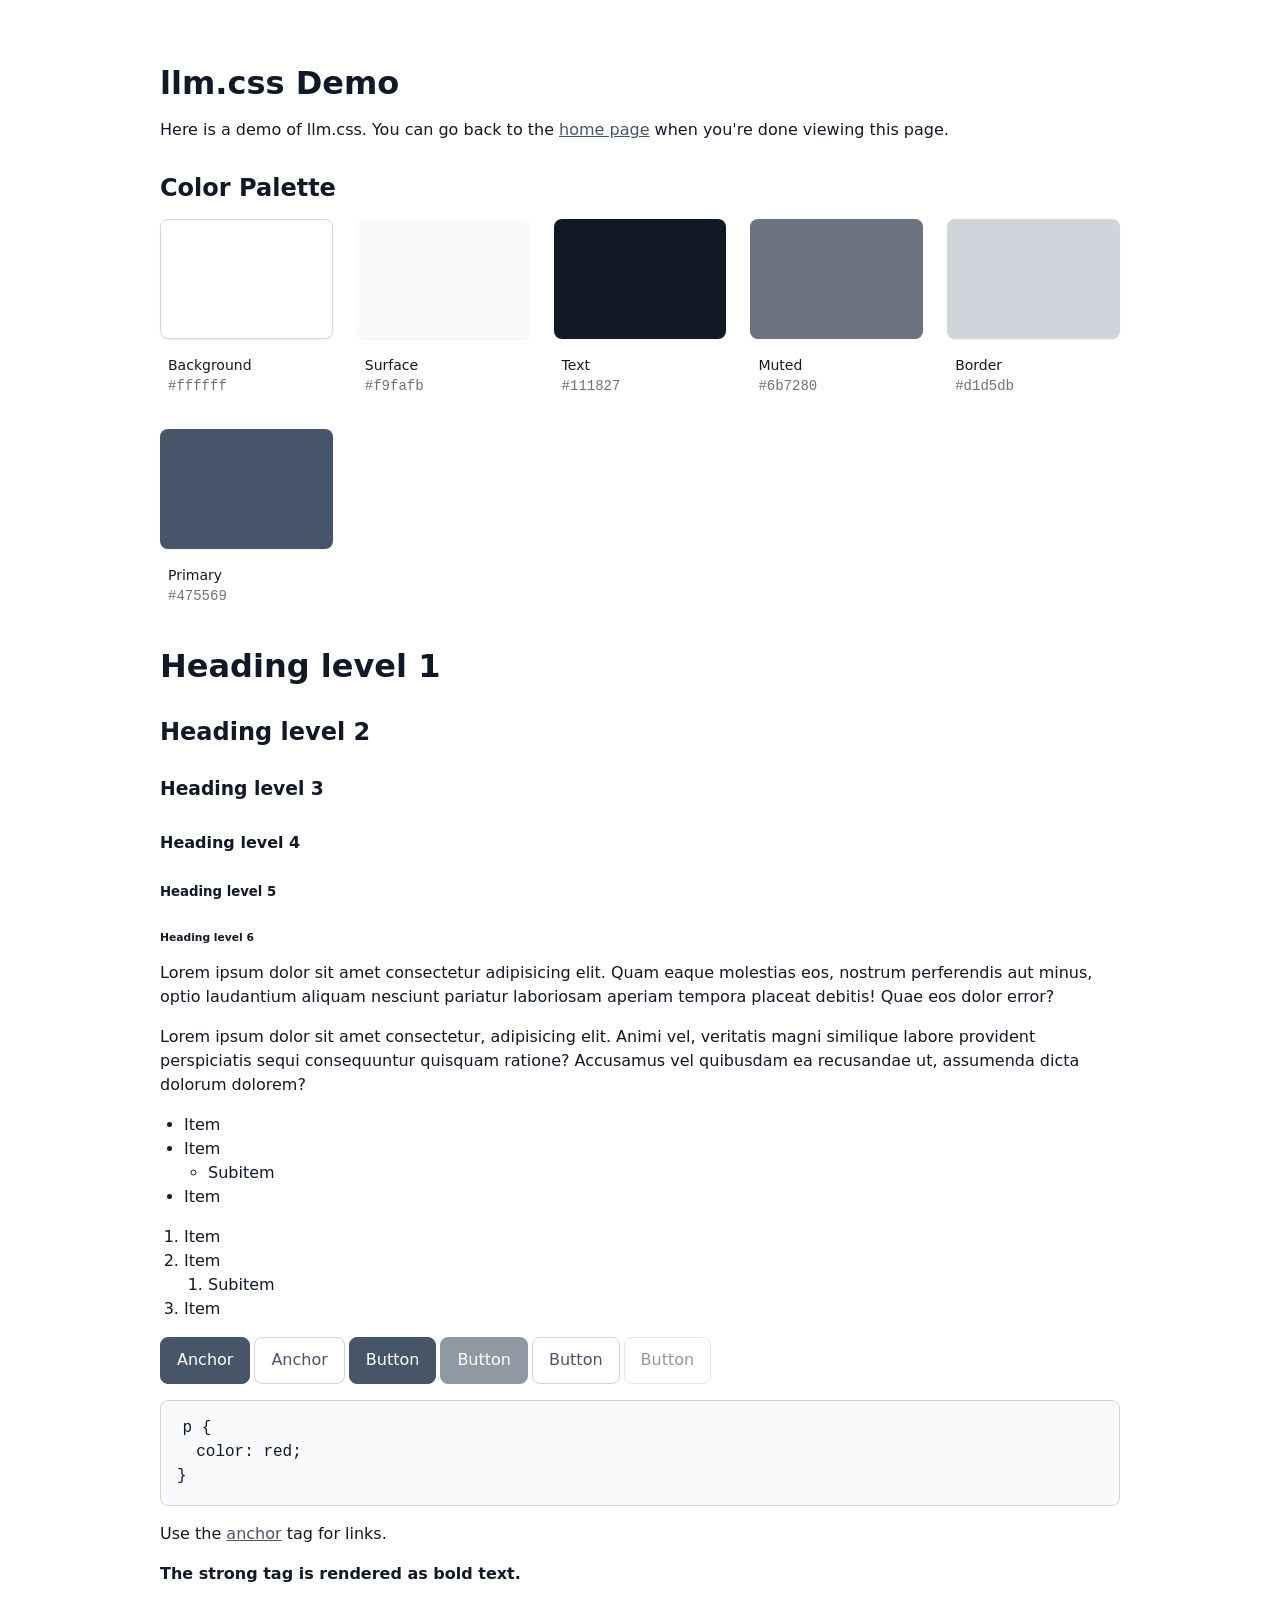
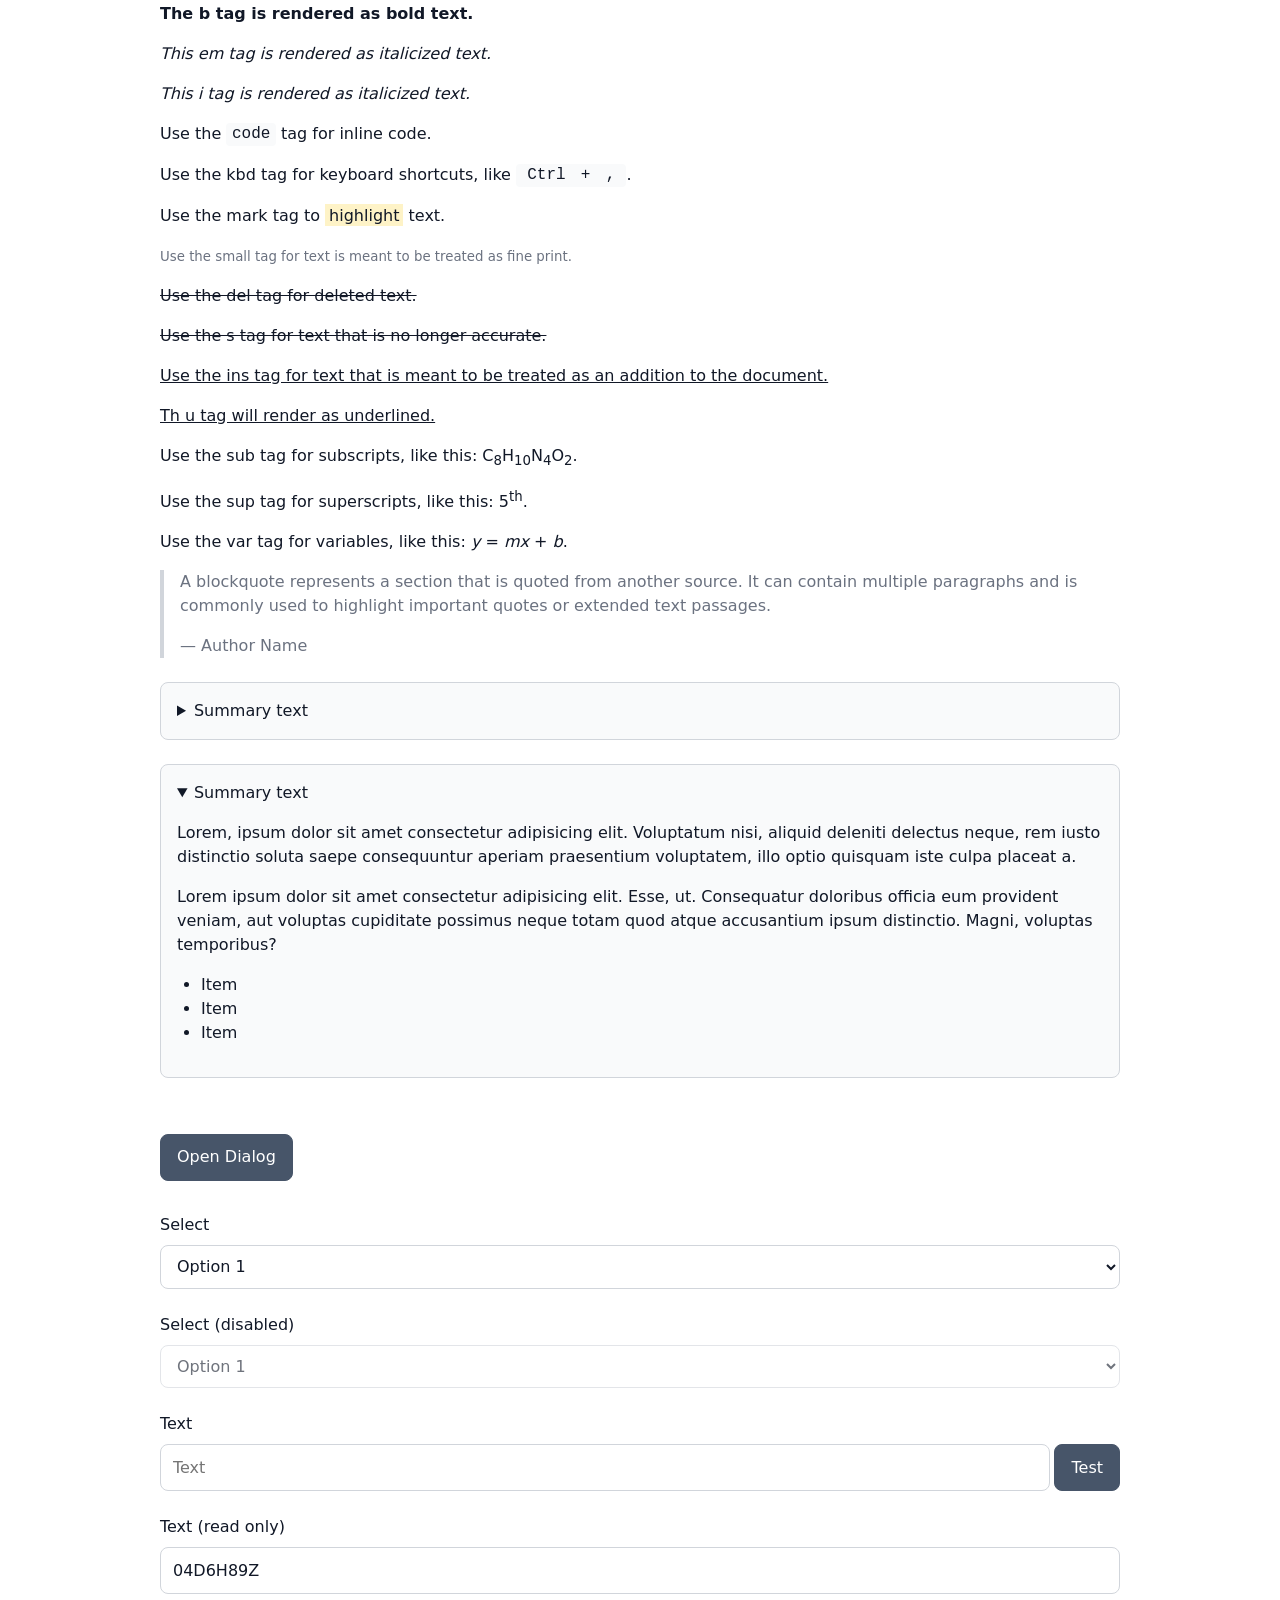
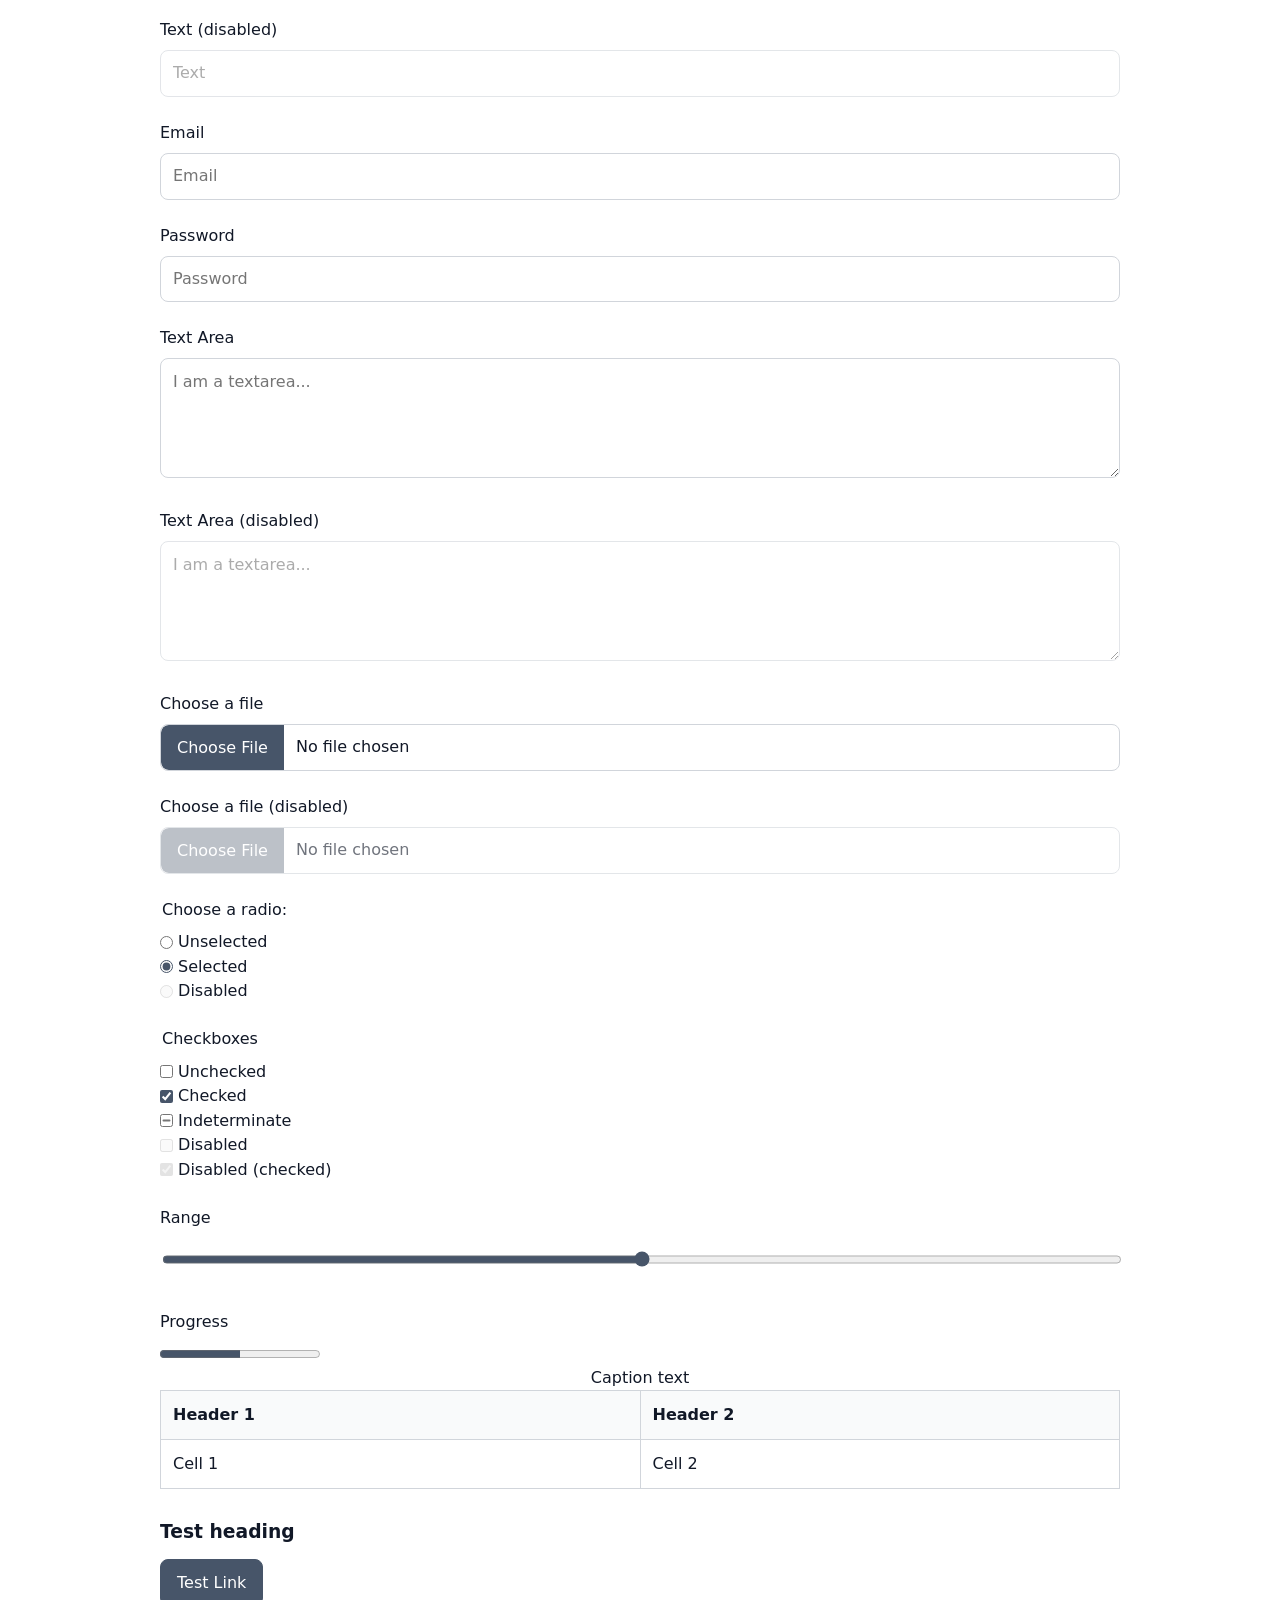
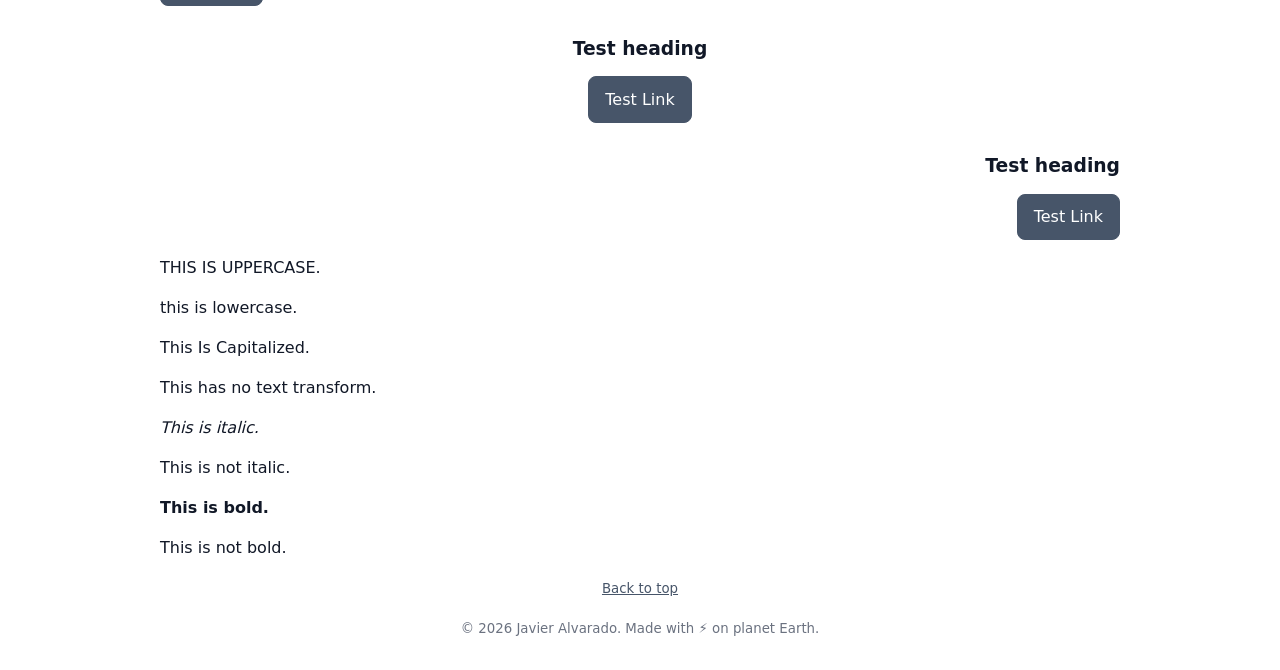
==== demo.html @ af9404ba "Add dialog, fieldset, legend, and input file styles to llm.css" ====
<!DOCTYPE html>
<html lang="en">
<head>
  <meta charset="UTF-8">
  <meta name="viewport" content="width=device-width, initial-scale=1.0">
  <title>llm.css - Demo</title>

  <link rel="stylesheet" href="llm.css">
  <link rel="stylesheet" href="color-palette.css">
</head>

<body>
  <div class="container">
    <h1>llm.css Demo</h1>

    <p>Here is a demo of <span class="highlight">llm.css</span>. You can go back to the <a href="./">home page</a> when you're done viewing this page.</p>

    <!-- COLORS -->
    <h2>Color Palette</h2>
    <div class="color-palette">
      <div class="color-swatch">
        <div class="color-box" style="background-color: var(--color-bg); border: 1px solid var(--color-border);"></div>
        <div class="color-info">
          <div class="color-name">Background</div>
          <div class="color-hex">#ffffff</div>
        </div>
      </div>

      <div class="color-swatch">
        <div class="color-box" style="background-color: var(--color-surface);"></div>
        <div class="color-info">
          <div class="color-name">Surface</div>
          <div class="color-hex">#f9fafb</div>
        </div>
      </div>

      <div class="color-swatch">
        <div class="color-box" style="background-color: var(--color-text);"></div>
        <div class="color-info">
          <div class="color-name">Text</div>
          <div class="color-hex">#111827</div>
        </div>
      </div>

      <div class="color-swatch">
        <div class="color-box" style="background-color: var(--color-muted);"></div>
        <div class="color-info">
          <div class="color-name">Muted</div>
          <div class="color-hex">#6b7280</div>
        </div>
      </div>

      <div class="color-swatch">
        <div class="color-box" style="background-color: var(--color-border);"></div>
        <div class="color-info">
          <div class="color-name">Border</div>
          <div class="color-hex">#d1d5db</div>
        </div>
      </div>

      <div class="color-swatch">
        <div class="color-box" style="background-color: var(--color-primary);"></div>
        <div class="color-info">
          <div class="color-name">Primary</div>
          <div class="color-hex">#475569</div>
        </div>
      </div>
    </div>

    <!-- HEADINGS -->
    <h1>Heading level 1</h1>
    <h2>Heading level 2</h2>
    <h3>Heading level 3</h3>
    <h4>Heading level 4</h4>
    <h5>Heading level 5</h5>
    <h6>Heading level 6</h6>

    <!-- PARAGRAPHS -->
    <p>Lorem ipsum dolor sit amet consectetur adipisicing elit. Quam eaque molestias eos, nostrum perferendis aut minus, optio laudantium aliquam nesciunt pariatur laboriosam aperiam tempora placeat debitis! Quae eos dolor error?</p>
    <p>Lorem ipsum dolor sit amet consectetur, adipisicing elit. Animi vel, veritatis magni similique labore provident perspiciatis sequi consequuntur quisquam ratione? Accusamus vel quibusdam ea recusandae ut, assumenda dicta dolorum dolorem?</p>

    <!-- LISTS -->
    <ul>
      <li>Item</li>
      <li>Item
      <ul><li>Subitem</li></ul>
      </li>
      <li>Item</li>
    </ul>

    <ol>
      <li>Item</li>
      <li>Item
      <ol><li>Subitem</li></ol>
      </li>
      <li>Item</li>
    </ol>

    <!-- BUTTONS -->
    <div style="display: flex; gap: 4px; flex-wrap: wrap;">
      <a href="" class="button">Anchor</a>
      <a href="" class="button-outline">Anchor</a>
      <button type="button">Button</button>
      <button type="button" disabled>Button</button>
      <button type="button" class="button-outline">Button</button>
      <button type="button" class="button-outline" disabled>Button</button>
    </div>

  <!-- CODE -->
<pre class="code"><code>p {
  color: red;
}</code></pre>

    <!-- INLINE -->
    <p>Use the <a href="#">anchor</a> tag for links.</p>
    <p><strong>The strong tag is rendered as bold text.</strong></p>
    <p><b>The b tag is rendered as bold text.</b></p>
    <p><em>This em tag is rendered as italicized text.</em></p>
    <p><i>This i tag is rendered as italicized text.</i></p>
    <p>Use the <code>code</code> tag for inline code.</p>
    <p>Use the kbd tag for keyboard shortcuts, like <kbd><kbd>Ctrl</kbd> + <kbd>,</kbd></kbd>.</p>
    <p>Use the mark tag to <mark>highlight</mark> text.</p>
    <p><small>Use the small tag for text is meant to be treated as fine print.</small></p>
    <p><del>Use the del tag for deleted text.</del></p>
    <p><s>Use the s tag for text that is no longer accurate.</s></p>
    <p><ins>Use the ins tag for text that is meant to be treated as an addition to the document.</ins></p>
    <p><u>Th u tag will render as underlined.</u></p>
    <p>Use the sub tag for subscripts, like this: C<sub>8</sub>H<sub>10</sub>N<sub>4</sub>O<sub>2</sub>.</p>
    <p>Use the sup tag for superscripts, like this: 5<sup>th</sup>.</p>
    <p>Use the var tag for variables, like this: <var>y</var> = <var>m</var><var>x</var> + <var>b</var>.</p>

    <!-- BLOCKQUOTES -->
    <blockquote>
      <p>A blockquote represents a section that is quoted from another source. It can contain multiple paragraphs and is commonly used to highlight important quotes or extended text passages.</p>
      <p>— Author Name</p>
    </blockquote>

    <!-- DETAILS -->
    <details>
      <summary>Summary text</summary>
      <p>Details text</p>
    </details>

    <details open>
      <summary>Summary text</summary>
      <p>Lorem, ipsum dolor sit amet consectetur adipisicing elit. Voluptatum nisi, aliquid deleniti delectus neque, rem iusto distinctio soluta saepe consequuntur aperiam praesentium voluptatem, illo optio quisquam iste culpa placeat a.</p>
      <p>Lorem ipsum dolor sit amet consectetur adipisicing elit. Esse, ut. Consequatur doloribus officia eum provident veniam, aut voluptas cupiditate possimus neque totam quod atque accusantium ipsum distinctio. Magni, voluptas temporibus?</p>
       <ul>
        <li>Item</li>
        <li>Item</li>
        <li>Item</li>
       </ul>
    </details>

    <!-- DIALOG -->
    <button type="button" onclick="document.getElementById('demo-dialog').showModal()" style="margin-block: 2rem;">Open Dialog</button>
    <dialog id="demo-dialog">
      <h2>Dialog Example</h2>
      <p>This is a dialog element. It displays content in a modal overlay and can be closed by the user.</p>
      <div style="display: flex; gap: 0.5rem; justify-content: flex-end;">
        <button type="button" onclick="document.getElementById('demo-dialog').close()">Close</button>
      </div>
    </dialog>

    <!-- FORMS -->
    <form onsubmit="return false;">
      <!-- select -->
      <label for="select-id">Select</label>
      <select name="" id="select-id">
        <option value="">Option 1</option>
        <option value="">Option 2</option>
      </select>

      <label for="select-disabled">Select (disabled)</label>
      <select name="" id="select-disabled" disabled>
        <option value="">Option 1</option>
        <option value="">Option 2</option>
      </select>

      <!-- input -->
      <label for='text'>Text</label>
      <div style="display: flex; gap: .25rem; align-items: baseline;">
        <input type='text' name='text' id='text' placeholder='Text'>
        <button>Test</button>
      </div>

      <label for='id'>Text (read only)</label>
      <input readonly name='id' id='id' value='04D6H89Z'>

      <label for='disabled'>Text (disabled)</label>
      <input disabled name='disabled' id='disabled' placeholder='Text'>

      <label for='email'>Email</label>
      <input type='email' name='email' id='email' placeholder='Email'>

      <label for='password'>Password</label>
      <input type='password' name='password' id='password' placeholder='Password'>

      <label for='about'>Text Area</label>
      <textarea name='about' id='about' placeholder='I am a textarea...'></textarea>

      <label for='textarea-disabled'>Text Area (disabled)</label>
      <textarea name='about' id='textarea-disabled' placeholder='I am a textarea...' disabled></textarea>

      <!-- file -->
      <label for="file">Choose a file</label>
      <input type="file" name="" id="file">

      <label for="file-disabled">Choose a file (disabled)</label>
      <input type="file" name="" id="file-disabled" disabled>

      <!-- radio -->
      <fieldset>
        <legend>Choose a radio:</legend>
        <div>
          <input type='radio' id='unselected-radio' name='radios' value='unselected'>
          <label for='unselected-radio'>Unselected</label>
        </div>
        <div>
          <input type='radio' id='selected-radio' name='radios' value='selected' checked>
          <label for='selected-radio'>Selected</label>
        </div>
        <div>
          <input type='radio' id='disabled-radio' name='radios' value='disabled' disabled>
          <label for='disabled-radio'>Disabled</label>
        </div>
      </fieldset>

      <!-- checkboxes -->
      <fieldset>
        <legend>Checkboxes</legend>
        <div>
          <input type='checkbox' name='unchecked' id='unchecked'>
          <label for='unchecked'>Unchecked</label>
        </div>
        <div>
          <input type='checkbox' name='remember' id='remember' checked>
          <label for='remember'>Checked</label>
        </div>
        <div>
          <input type='checkbox' name='indeterminate' id='indeterminate'>
          <label for='indeterminate'>Indeterminate</label>
        </div>
        <div>
          <input type='checkbox' name='disabled1' id='disabled1' disabled>
          <label for='disabled1'>Disabled</label>
        </div>
        <div>
          <input type='checkbox' name='disabled2' id='disabled2' disabled checked>
          <label for='disabled2'>Disabled (checked)</label>
        </div>
      </fieldset>

      <label for="range">Range</label>
      <input type="range" id="range" name="range" />

      <label for="progress">Progress</label>
      <progress id="progress" max="100" value="50">50%</progress>
    </form>

    <!-- TABLES -->
    <table>
      <caption>Caption text</caption>
      <tr>
        <th>Header 1</th>
        <th>Header 2</th>
      </tr>
      <tr>
        <td>Cell 1</td>
        <td>Cell 2</td>
      </tr>
    </table>

    <!-- UTILITIES -->
    <div class="text-start">
      <h3>Test heading</h3>
      <a href="" class="button">Test Link</a>
    </div>

    <div class="text-center">
      <h3>Test heading</h3>
      <a href="" class="button">Test Link</a>
    </div>

    <div class="text-end">
      <h3>Test heading</h3>
      <a href="" class="button">Test Link</a>
    </div>

    <p class="uppercase">This is uppercase.</p>
    <p class="lowercase">This is lowercase.</p>
    <p class="capitalize">This is capitalized.</p>
    <p class="nocase">This has no text transform.</p>
    <p class="italic">This is italic.</p>
    <i class="not-italic">This is not italic.</i>
    <p class="bold">This is bold.</p>
    <b class="not-bold">This is not bold.</b>
  </div>

  <footer class="text-center">
    <p><small><a href="#top">Back to top</a></small></p>
    <small>&copy; 2026 Javier Alvarado. Made with ⚡️ on planet Earth.</small>
  </footer>

  <script>
    document.getElementById('indeterminate').indeterminate = true;

    // Add asterisk to title if URL doesn't contain jhonkaman
    if (!window.location.href.includes('jhonkaman')) {
      document.title = '🟢 ' + document.title;
    }
  </script>
</body>
</html>
---- llm.css ----
/* llm.css */

/* VARIABLES */
:root {
  --font-sans: ui-sans-serif, system-ui, sans-serif;
  --font-mono: ui-monospace, SFMono-Regular, Menlo, monospace;
  --leading-tight: 1.2;
  --leading-normal: 1.5;

  --text-sm: 0.875rem;
  --text-base: 1rem;
  --text-lg: 1.25rem;
  --text-xl: 1.5rem;

  --space-1: 0.25rem;
  --space-2: 0.5rem;
  --space-4: 1rem;
  --space-6: 1.5rem;
  --space-8: 2rem;

  --color-bg: #ffffff;
  --color-surface: #f9fafb;
  --color-text: #111827;
  --color-muted: #6b7280;
  --color-border: #d1d5db;
  --color-primary: #475569;
  --color-accent: #475569;

  --border: 1px;
  --container: 960px;
  --radius: 0.5rem;
  --shadow-sm: 0 1px 2px rgba(0, 0, 0, 0.06);
}

/* ELEMENTS */
*, *::before, *::after {
  box-sizing: border-box;
}

html {
  background: var(--color-bg);
  color: var(--color-text);
  font-family: var(--font-sans);
  line-height: var(--leading-normal);
}

body {
  margin: 0;
  padding: var(--space-8) var(--space-6);
}

h1, h2, h3, h4, h5, h6 {
  line-height: var(--leading-tight);
  margin-top: var(--space-8);
  margin-bottom: var(--space-4);
}

ul, ol {
  padding-left: 1.5rem;
}

li > ul, li > ol {
  margin-bottom: 0;
}

a {
  color: var(--color-primary);
}

a:hover {
  opacity: 0.92;
}

pre {
  background: var(--color-surface);
  border: var(--border) solid var(--color-border);
  border-radius: var(--radius);
  overflow-x: auto;
  padding: var(--space-4);
}

code, kbd, pre {
  font-family: var(--font-mono);
}

code, kbd {
  background: var(--color-surface);
  border-radius: calc(var(--radius) / 2);
  padding: 0.15rem 0.35rem;
}

details {
  background: var(--color-surface);
  border: var(--border) solid var(--color-border);
  border-radius: var(--radius);
  margin-bottom: var(--space-6);
  padding: var(--space-4);
}

summary {
  cursor: pointer;
  font-weight: 500;
}

blockquote {
  border-left: 4px solid var(--color-border);
  color: var(--color-muted);
  margin: 0 0 var(--space-6);
  padding-left: var(--space-4);
}

small {
  color: var(--color-muted);
}

mark {
  background: #fef3c7;
  color: inherit;
  padding: 0.1rem 0.25rem;
}

hr {
  border: 0;
  border-top: 1px solid var(--color-border);
  margin: var(--space-8) 0;
}

/* FORMS */
form > * + label {
  margin-top: var(--space-6);
}

label {
  display: block;
  font-weight: 500;
  margin-bottom: var(--space-2);
}

input, textarea, select {
  background: transparent;
  border: var(--border) solid var(--color-border);
  border-radius: var(--radius);
  color: var(--color-text);
  font: inherit;
  padding: 0.65rem 0.75rem;
  width: 100%;
}

input[type="checkbox"] + label, input[type="radio"] + label {
  display: inline;
  font-weight: normal;
  vertical-align: middle;
}

input[type="checkbox"], input[type="radio"] {
  margin: 0;
  vertical-align: middle;
  width: initial;
}

input[type="checkbox"], input[type="radio"], input[type="range"], progress {
  accent-color: var(--color-accent);
}

input[type="file"] {
  border: var(--border) solid var(--color-border);
  cursor: pointer;
  padding: 0;
}

input[type="file"]::file-selector-button {
  background: var(--color-primary);
  border: none;
  border-radius: var(--radius) 0 0 var(--radius);
  color: white;
  cursor: pointer;
  font: inherit;
  font-weight: 500;
  margin-right: 0.75rem;
  padding: 0.65rem 1rem;
  transition: opacity 120ms ease;
}

input[type="file"]::file-selector-button:hover {
  opacity: 0.92;
}

input[type="file"]:disabled::file-selector-button {
  cursor: not-allowed;
  opacity: 0.6;
}

textarea {
  min-height: 120px;
  resize: vertical;
}

fieldset {
  border: none;
  margin: var(--space-6) 0 0;
  padding: 0;
}

legend {
  font-weight: 500;
  margin-bottom: var(--space-2);
}

/* DIALOGS */
dialog {
  background: var(--color-bg);
  border: var(--border) solid var(--color-border);
  border-radius: var(--radius);
  box-shadow: 0 10px 25px rgba(0, 0, 0, 0.1);
  max-width: 32rem;
  padding: var(--space-8);
}

dialog > :first-child {
  margin-top: .83em;
}

dialog::backdrop {
  /* background: rgba(0, 0, 0, 0.5); */
}

dialog:focus-visible {
  outline: 2px solid var(--color-surface);
  outline-offset: 1px;
}

/* TABLES */
table {
  border-collapse: collapse;
  width: 100%;
}

th, td {
  border: var(--border) solid var(--color-border);
  padding: 0.75rem;
  text-align: left;
}

th {
  background: var(--color-surface);
}

/* COMPONENTS */
.container {
  margin-inline: auto;
  width: min(100%, var(--container));
}

button, .button, .button-outline {
  border-radius: var(--radius);
  cursor: pointer;
  display: inline-flex;
  font: inherit;
  padding: 0.65rem 1rem;
  text-decoration: none;
  transition: 120ms ease;
  align-items: center;
  justify-content: center;
}

button, .button {
  background: var(--color-primary);
  border: var(--border) solid var(--color-primary);
  color: white;
}

button:hover, .button:hover {
  opacity: 0.92;
}

.button-outline, button.button-outline {
  background: transparent;
  border: var(--border) solid var(--color-border);
  color: var(--color-primary);
}

button:disabled, input:disabled, textarea:disabled, select:disabled {
  cursor: not-allowed;
  opacity: 0.6;
}

button:focus-visible {
  outline: 2px solid var(--color-primary);
  outline-offset: 1px;
}

a:focus-visible, input:focus-visible, textarea:focus-visible, select:focus-visible {
  outline: 2px solid var(--color-primary);
}

/* UTILITIES */
.uppercase { text-transform: uppercase !important; }
.lowercase { text-transform: lowercase !important; }
.capitalize { text-transform: capitalize !important; }
.nocase { text-transform: none !important; }

.italic { font-style: italic !important; }
.not-italic { font-style: normal !important; }

.bold { font-weight: bold !important; }
.bolder { font-weight: bolder !important; }
.lighter { font-weight: lighter !important; }
.not-bold { font-weight: normal !important; }

.text-center { text-align: center !important; }
.text-start { text-align: start !important; }
.text-end { text-align: end !important; }
---- color-palette.css ----
/* color-palette.css */

.color-palette {
  display: grid;
  grid-template-columns: repeat(auto-fit, minmax(150px, 1fr));
  gap: var(--space-6);
  margin-bottom: var(--space-6);
}

.color-swatch {
  display: flex;
  flex-direction: column;
  gap: var(--space-2);
}

.color-box {
  width: 100%;
  height: 120px;
  border-radius: var(--radius);
  box-shadow: var(--shadow-sm);
}

.color-info {
  padding: var(--space-2);
}

.color-name {
  font-weight: 500;
  color: var(--color-text);
  font-size: var(--text-sm);
}

.color-hex {
  color: var(--color-muted);
  font-family: var(--font-mono);
  font-size: var(--text-sm);
}
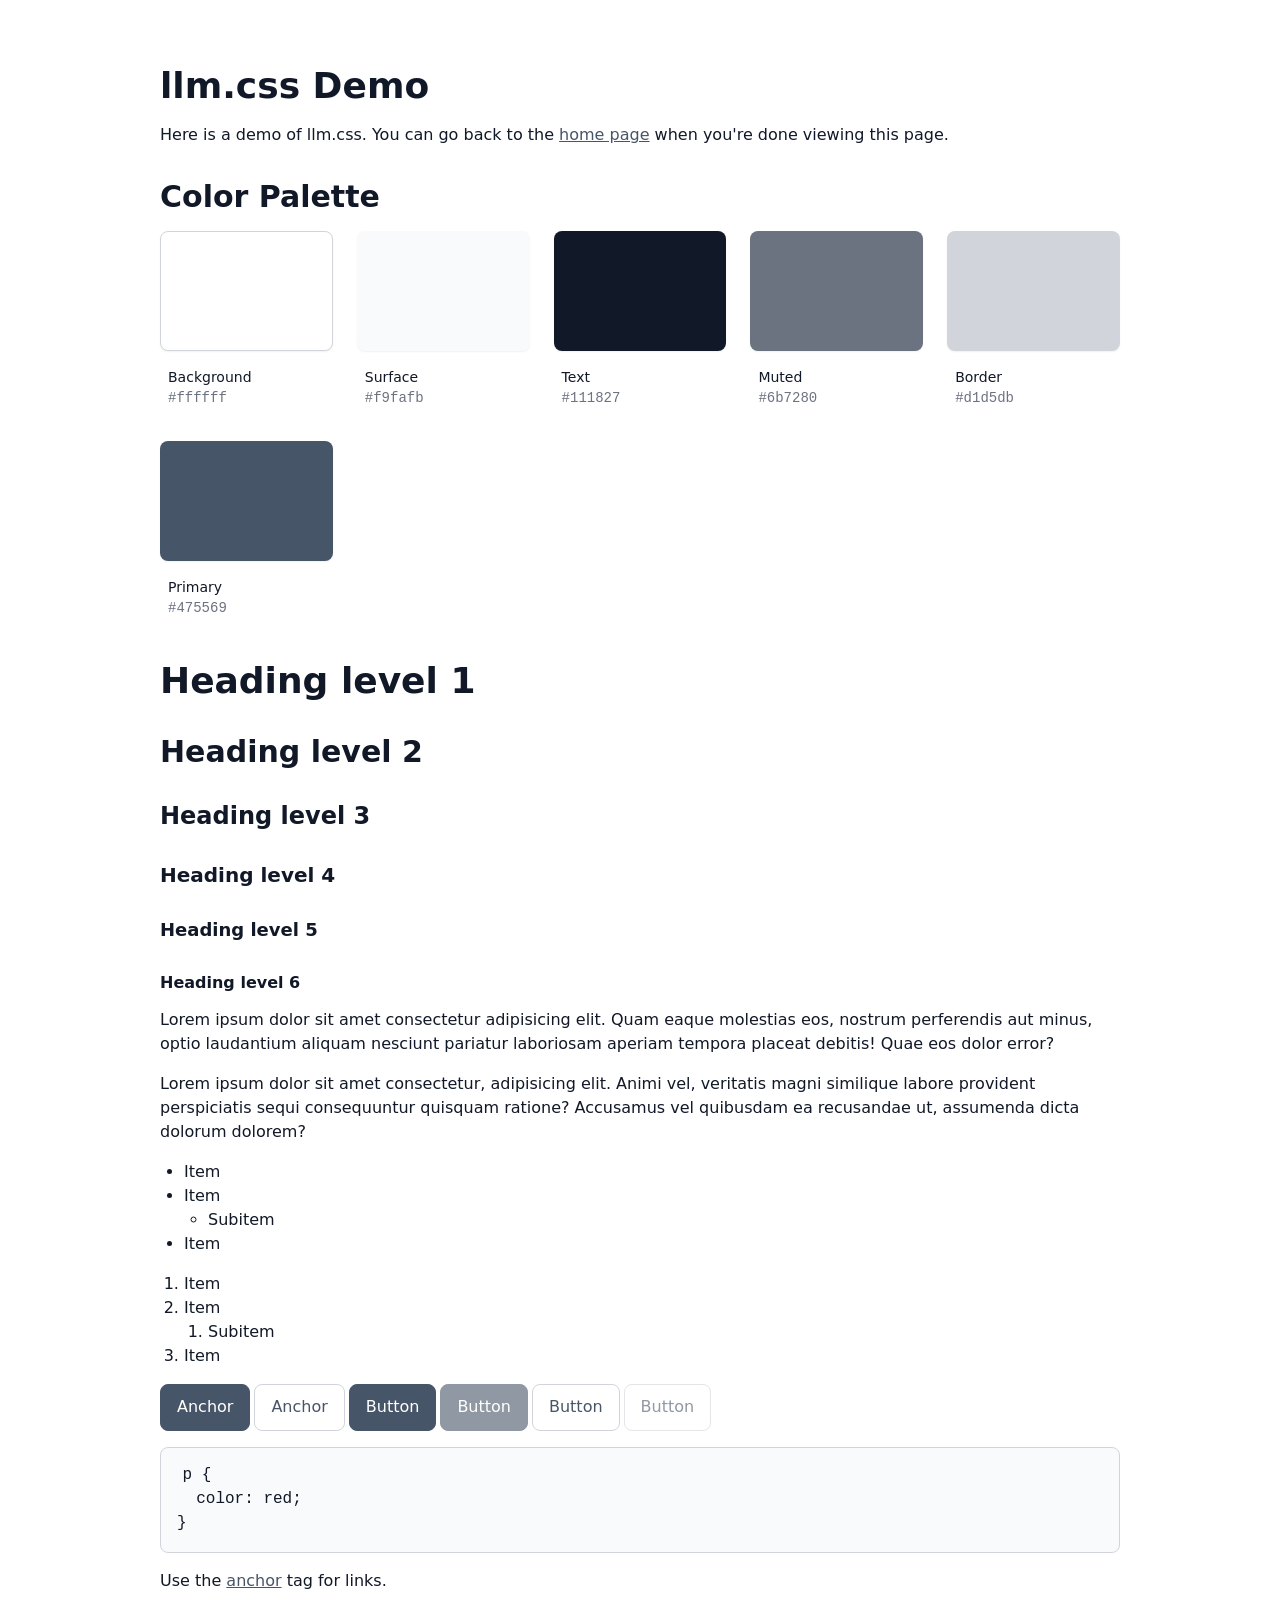
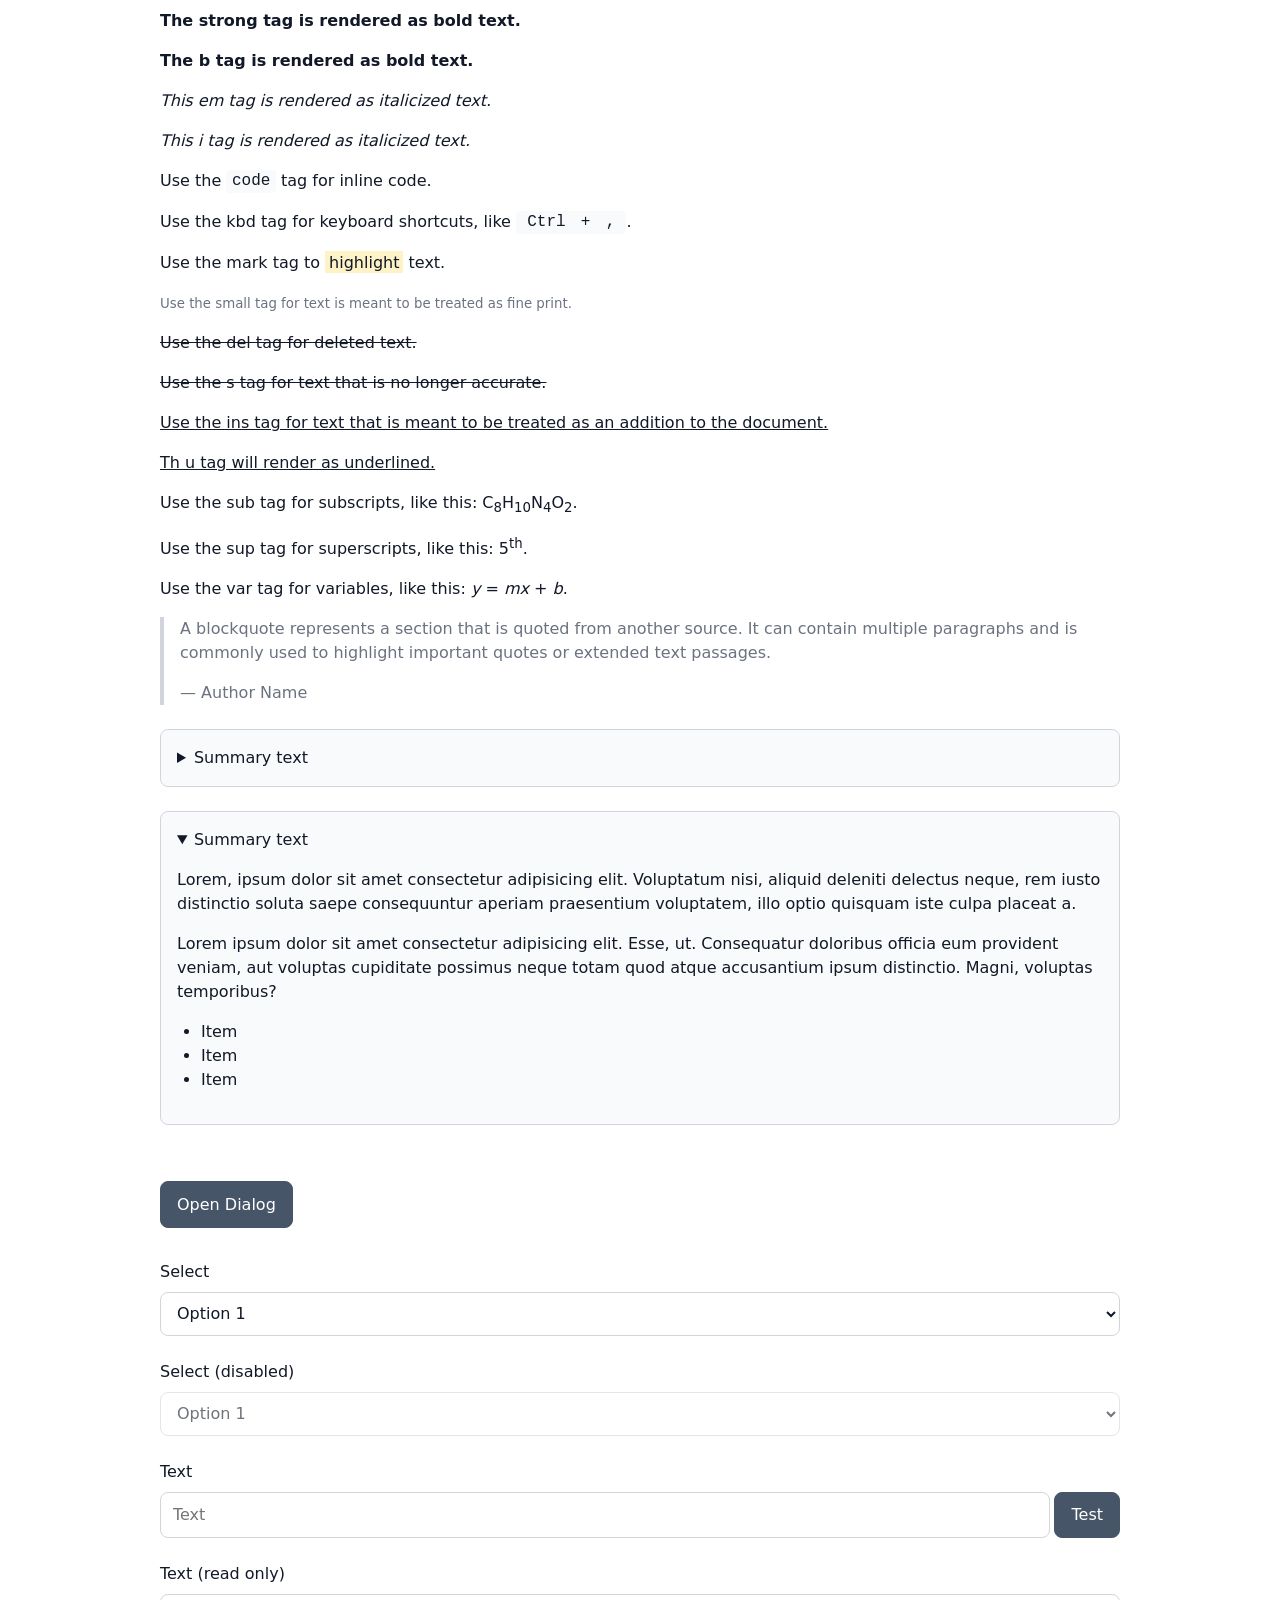
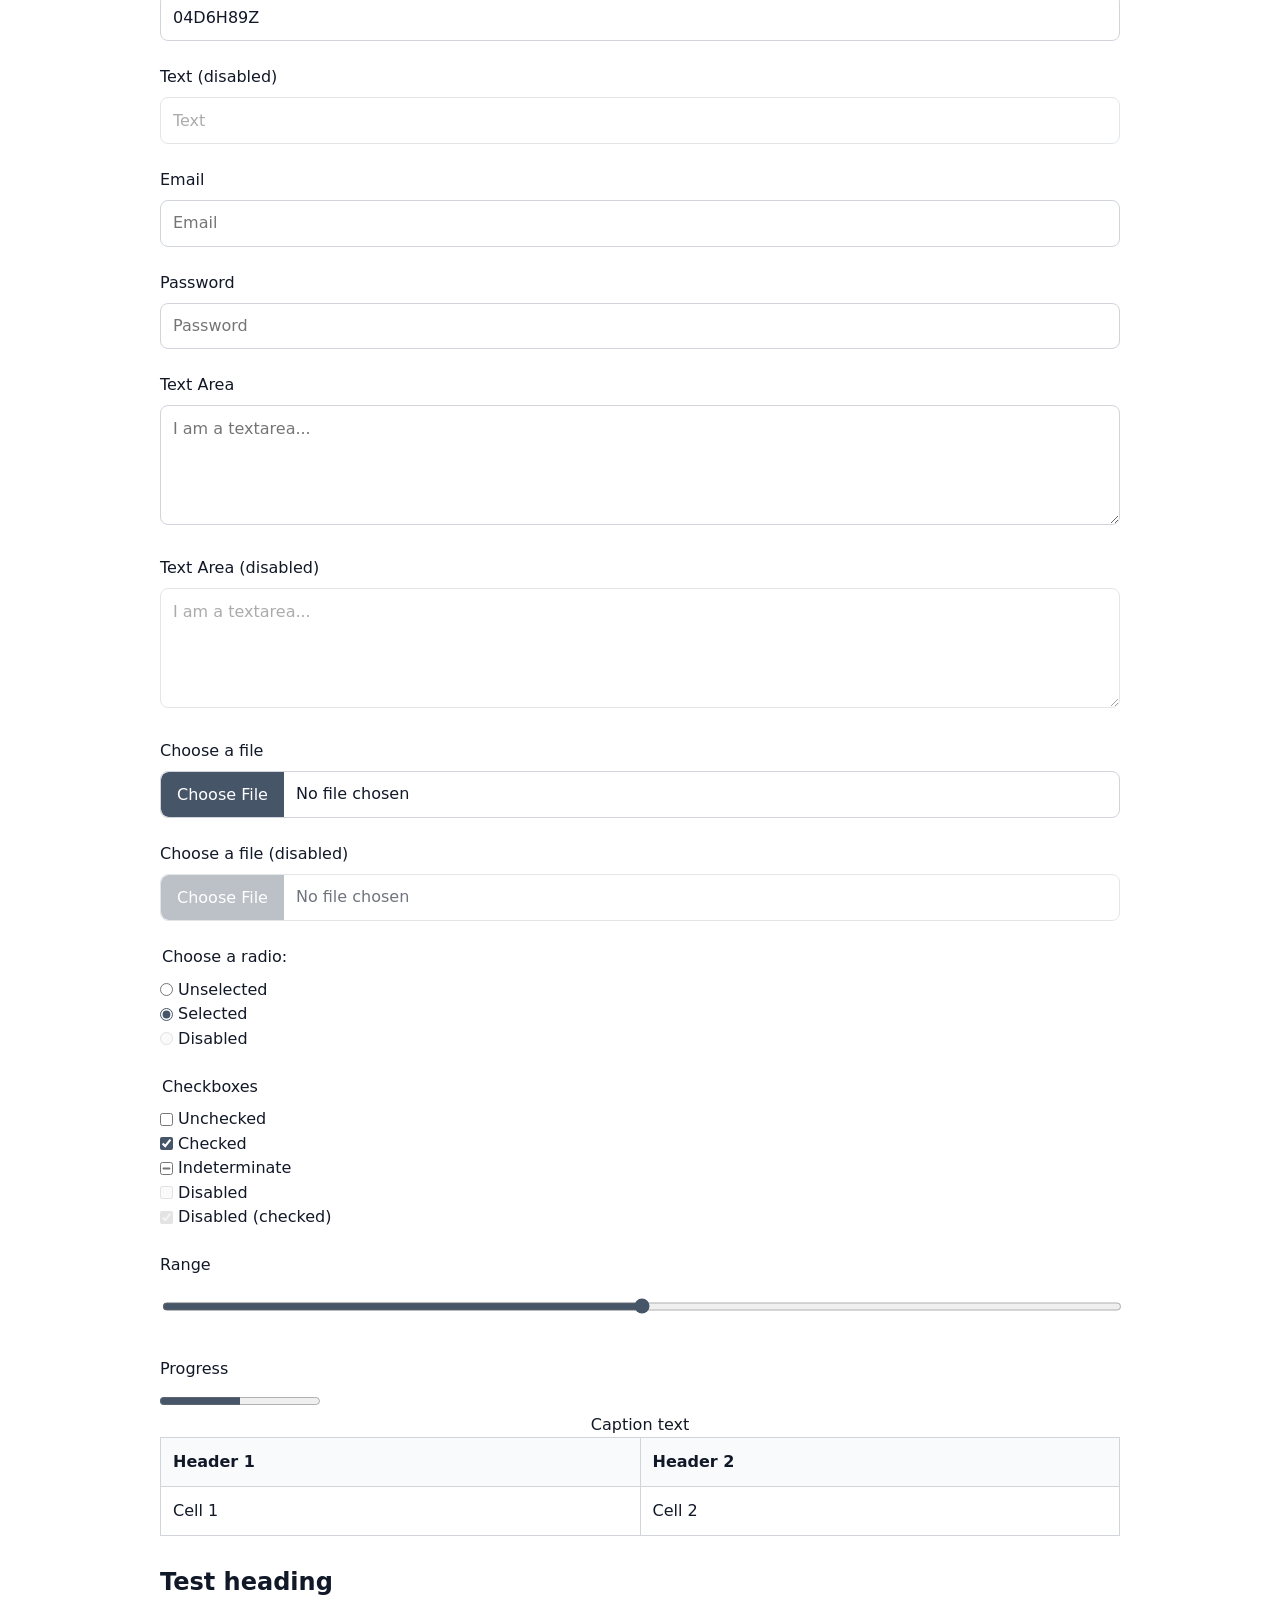
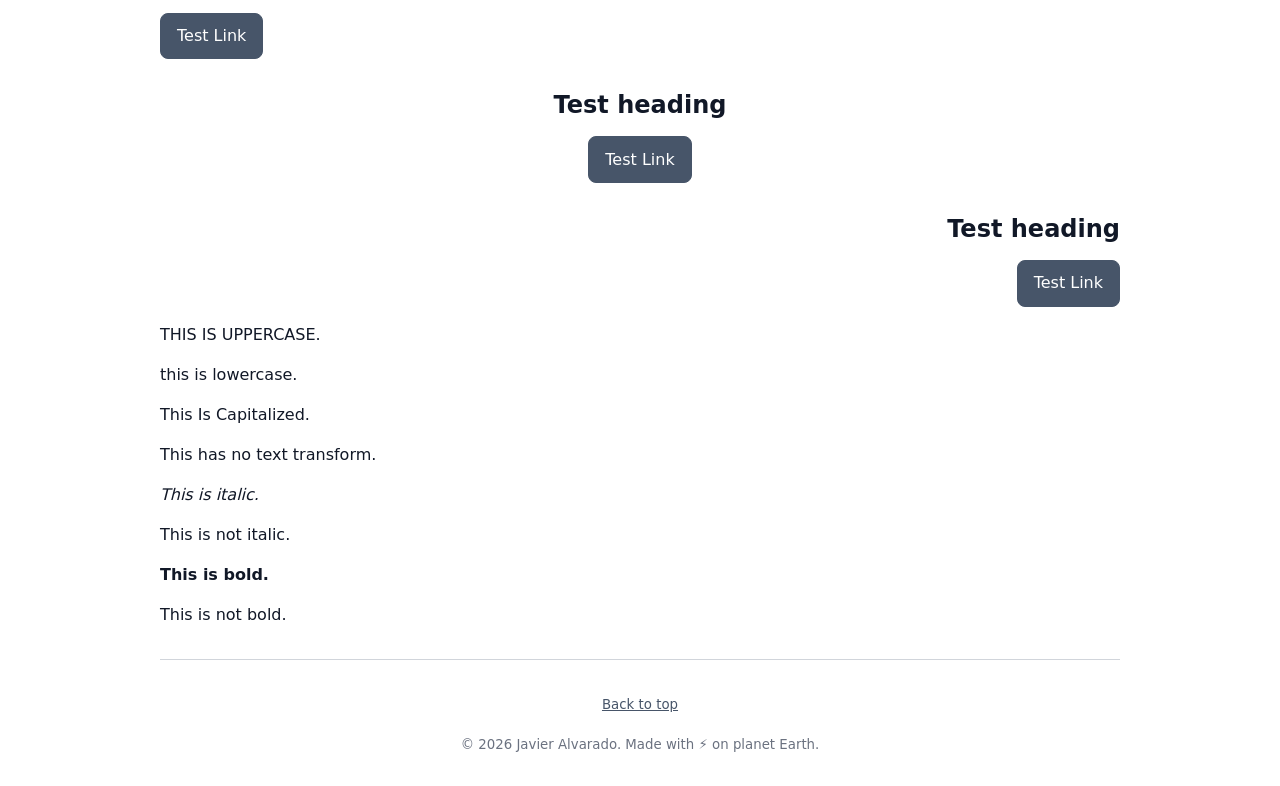
==== commit 32b0f144: "Add <hr> to demo.html" ====
--- a/demo.html
+++ b/demo.html
@@ -295,7 +295,9 @@
     <i class="not-italic">This is not italic.</i>
     <p class="bold">This is bold.</p>
     <b class="not-bold">This is not bold.</b>
+    <hr>
   </div>
+
 
   <footer class="text-center">
     <p><small><a href="#top">Back to top</a></small></p>
--- a/llm.css
+++ b/llm.css
@@ -9,8 +9,11 @@
 
   --text-sm: 0.875rem;
   --text-base: 1rem;
-  --text-lg: 1.25rem;
-  --text-xl: 1.5rem;
+  --text-lg: 1.125rem;
+  --text-xl: 1.25rem;
+  --text-2xl: 1.5rem;
+  --text-3xl: 1.875rem;
+  --text-4xl: 2.25rem;
 
   --space-1: 0.25rem;
   --space-2: 0.5rem;
@@ -53,6 +56,30 @@
   line-height: var(--leading-tight);
   margin-top: var(--space-8);
   margin-bottom: var(--space-4);
+}
+
+h1 {
+  font-size: var(--text-4xl);
+}
+
+h2 {
+  font-size: var(--text-3xl);
+}
+
+h3 {
+  font-size: var(--text-2xl);
+}
+
+h4 {
+  font-size: var(--text-xl);
+}
+
+h5 {
+  font-size: var(--text-lg);
+}
+
+h6 {
+  font-size: var(--text-base);
 }
 
 ul, ol {
@@ -217,11 +244,7 @@
 }
 
 dialog > :first-child {
-  margin-top: .83em;
-}
-
-dialog::backdrop {
-  /* background: rgba(0, 0, 0, 0.5); */
+  margin-top: 1rem;
 }
 
 dialog:focus-visible {
@@ -254,13 +277,11 @@
 button, .button, .button-outline {
   border-radius: var(--radius);
   cursor: pointer;
-  display: inline-flex;
+  display: inline-block;
   font: inherit;
   padding: 0.65rem 1rem;
   text-decoration: none;
   transition: 120ms ease;
-  align-items: center;
-  justify-content: center;
 }
 
 button, .button {
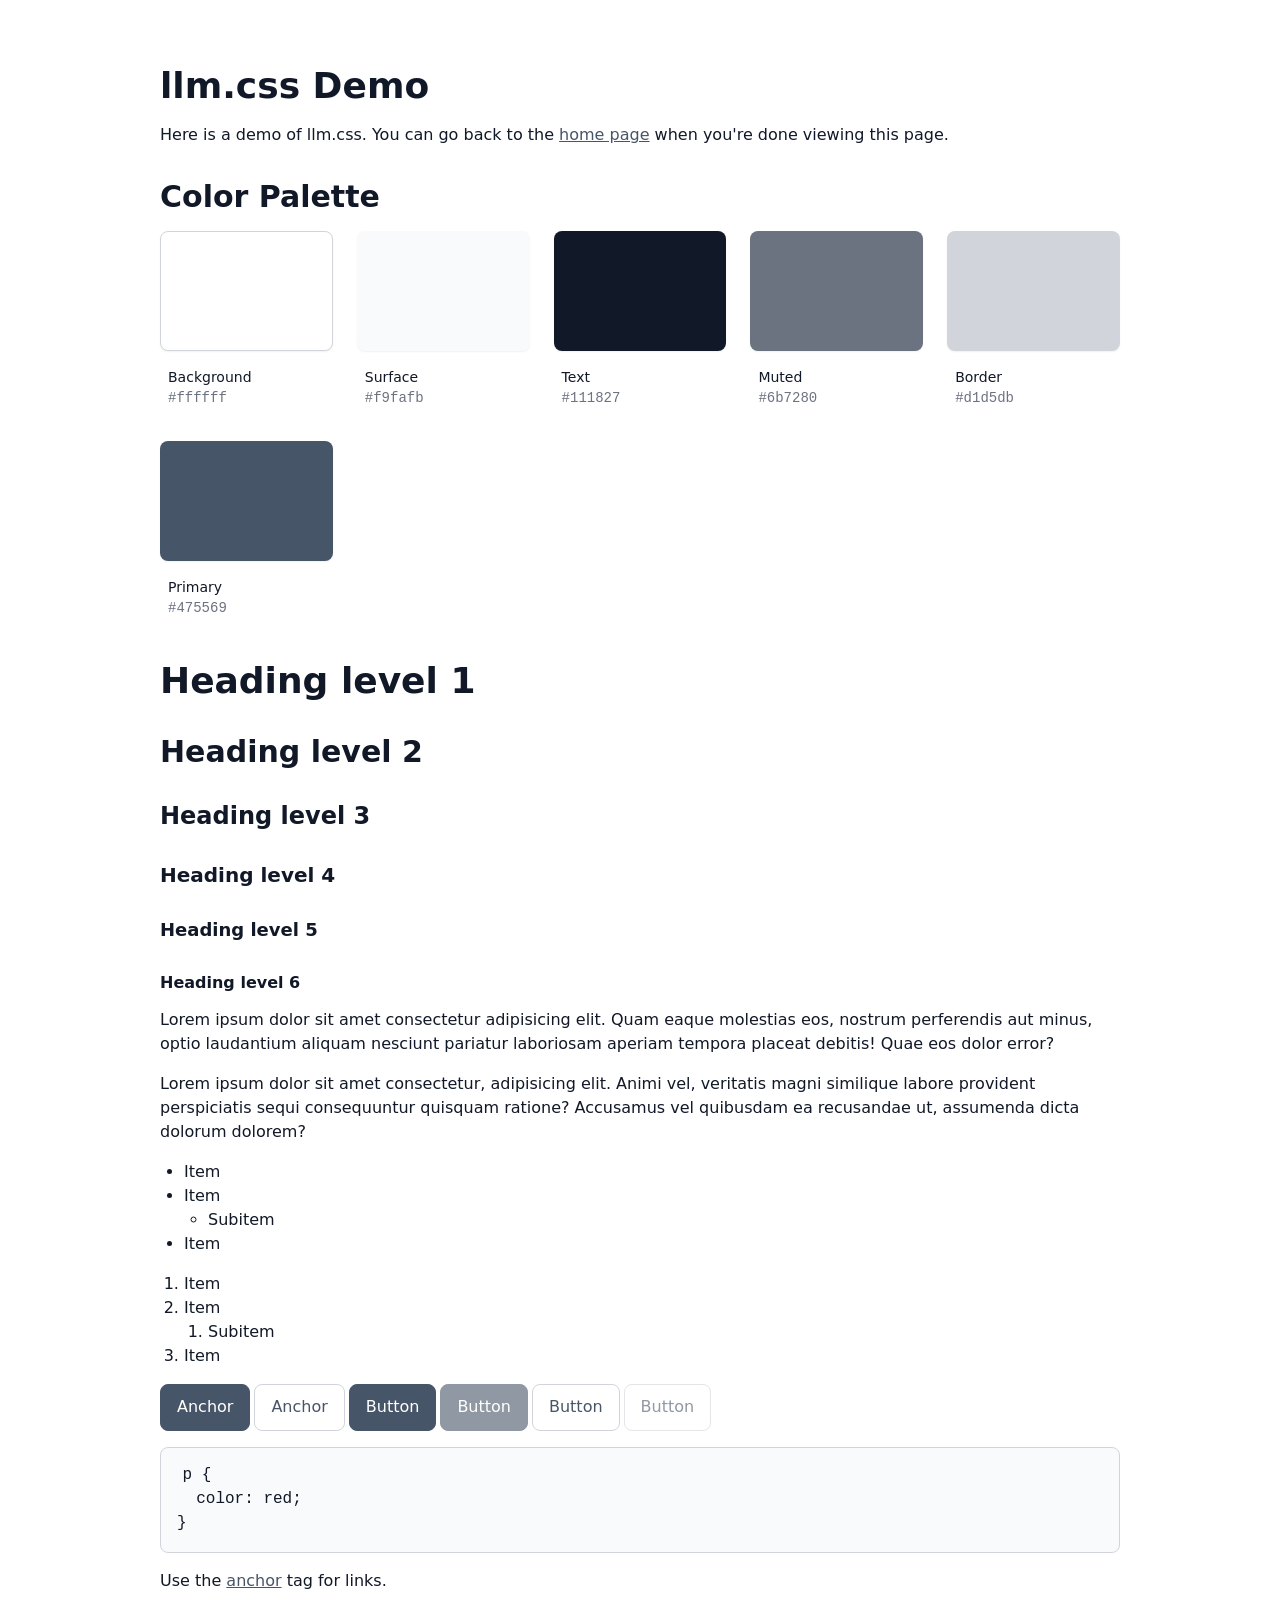
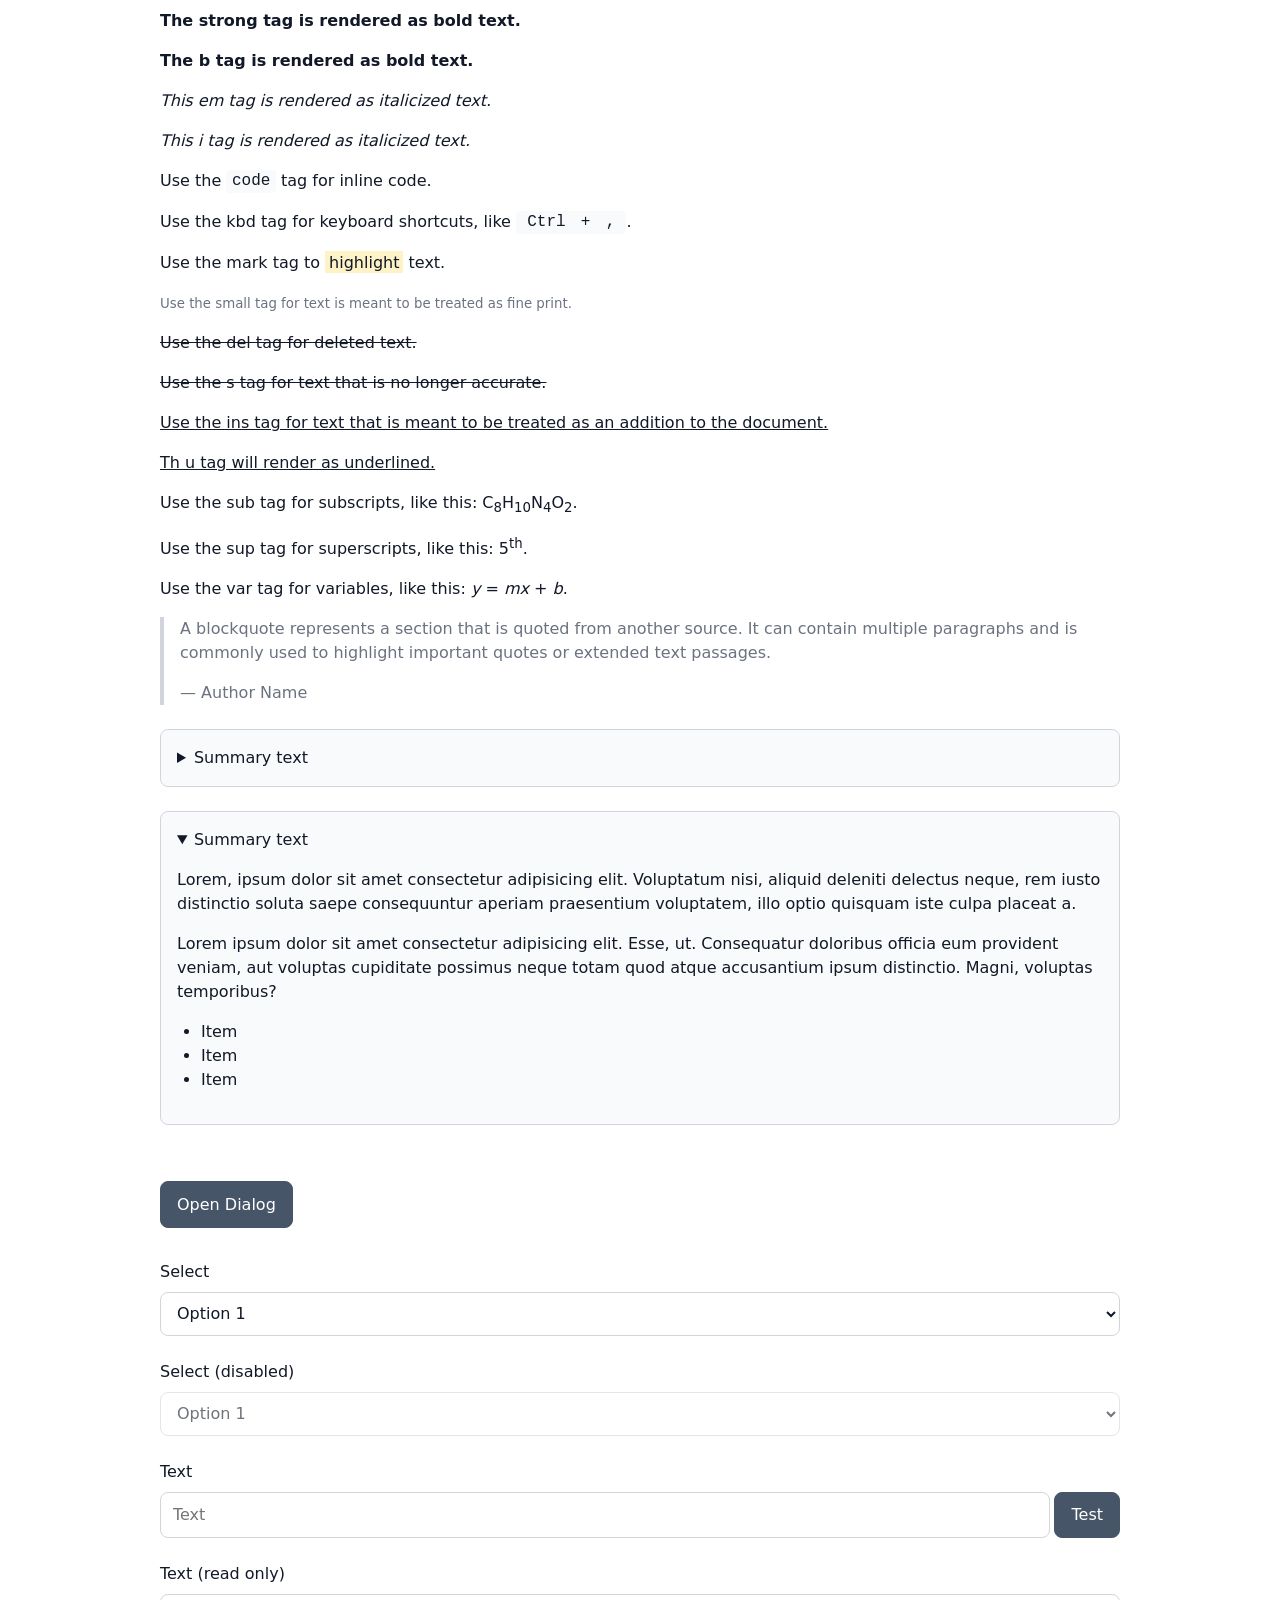
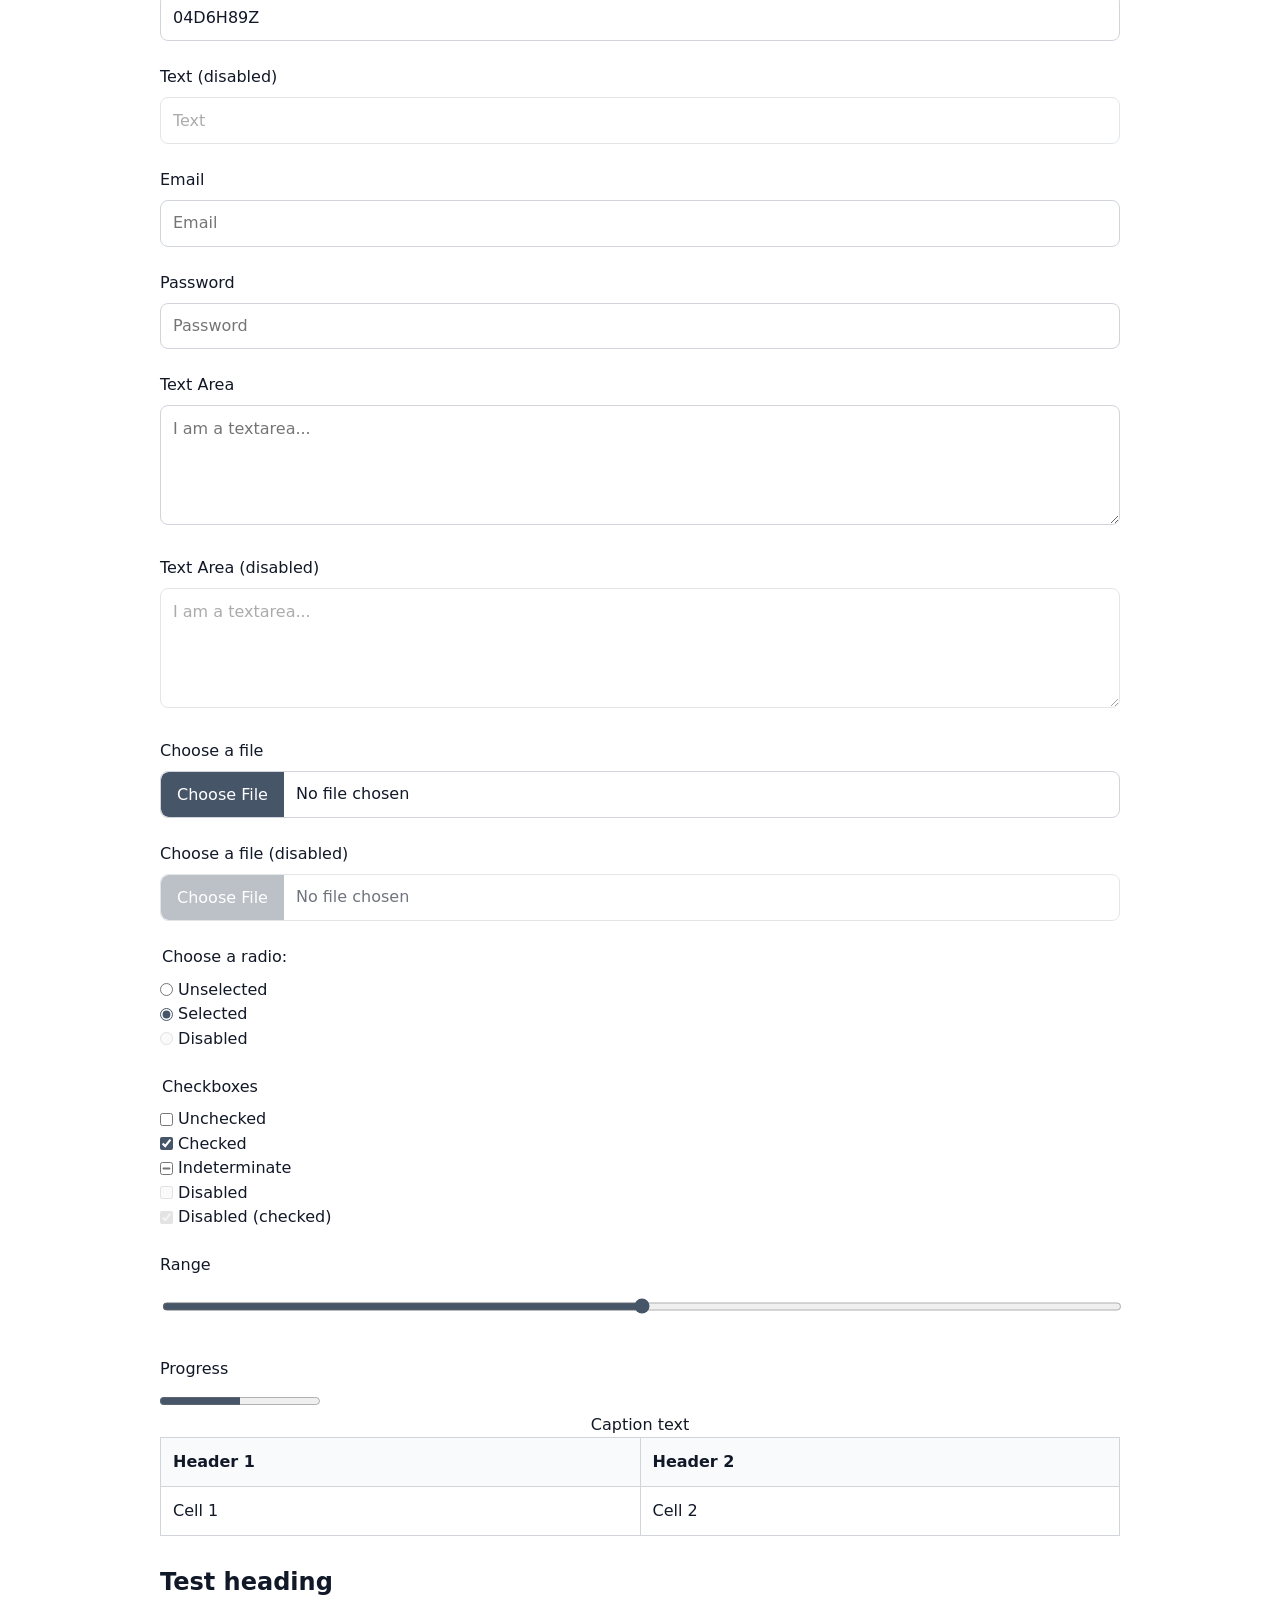
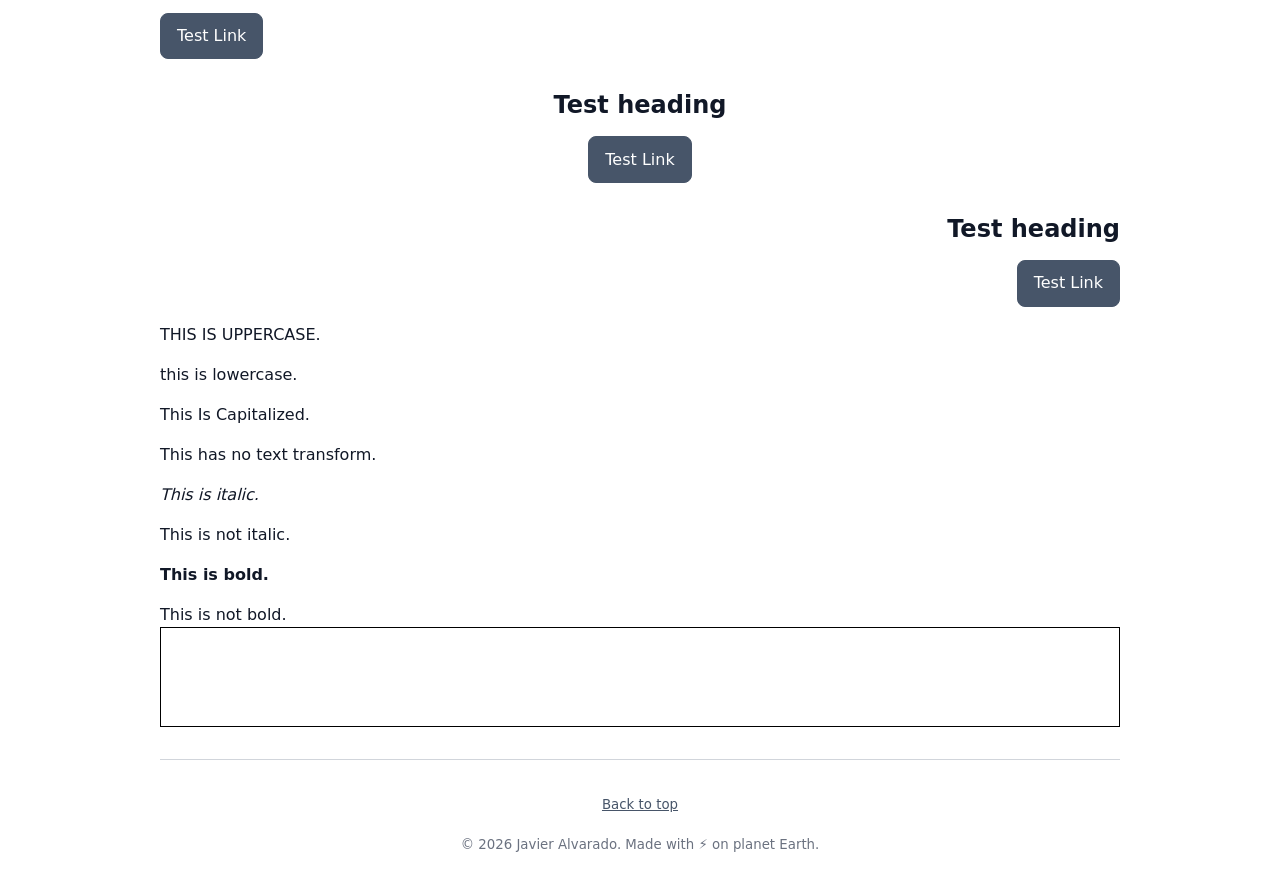
==== commit 2cfc202d: "Add img rule to llm.css" ====
--- a/demo.html
+++ b/demo.html
@@ -295,6 +295,8 @@
     <i class="not-italic">This is not italic.</i>
     <p class="bold">This is bold.</p>
     <b class="not-bold">This is not bold.</b>
+
+    <img style="border: solid 1px black; height: 100px;" width="1920" height="1080" src="[data-uri]" alt="" />
     <hr>
   </div>
 
@@ -305,10 +307,11 @@
   </footer>
 
   <script>
+    // Create indeterminate checkbox
     document.getElementById('indeterminate').indeterminate = true;
 
-    // Add asterisk to title if URL doesn't contain jhonkaman
-    if (!window.location.href.includes('jhonkaman')) {
+    // Add asterisk to title if URL contains localhost or 127.0.0.1
+    if (window.location.href.includes('localhost') || window.location.href.includes('127.0.0.1')) {
       document.title = '🟢 ' + document.title;
     }
   </script>
--- a/llm.css
+++ b/llm.css
@@ -98,6 +98,12 @@
   opacity: 0.92;
 }
 
+img {
+  display: block;
+  height: auto;
+  max-width: 100%;
+}
+
 pre {
   background: var(--color-surface);
   border: var(--border) solid var(--color-border);
@@ -159,6 +165,17 @@
 
 label {
   display: block;
+  font-weight: 500;
+  margin-bottom: var(--space-2);
+}
+
+fieldset {
+  border: none;
+  margin: var(--space-6) 0 0;
+  padding: 0;
+}
+
+legend {
   font-weight: 500;
   margin-bottom: var(--space-2);
 }
@@ -222,17 +239,6 @@
   resize: vertical;
 }
 
-fieldset {
-  border: none;
-  margin: var(--space-6) 0 0;
-  padding: 0;
-}
-
-legend {
-  font-weight: 500;
-  margin-bottom: var(--space-2);
-}
-
 /* DIALOGS */
 dialog {
   background: var(--color-bg);
@@ -240,6 +246,7 @@
   border-radius: var(--radius);
   box-shadow: 0 10px 25px rgba(0, 0, 0, 0.1);
   max-width: 32rem;
+  width: calc(100% - var(--space-2) * 2);
   padding: var(--space-8);
 }
 
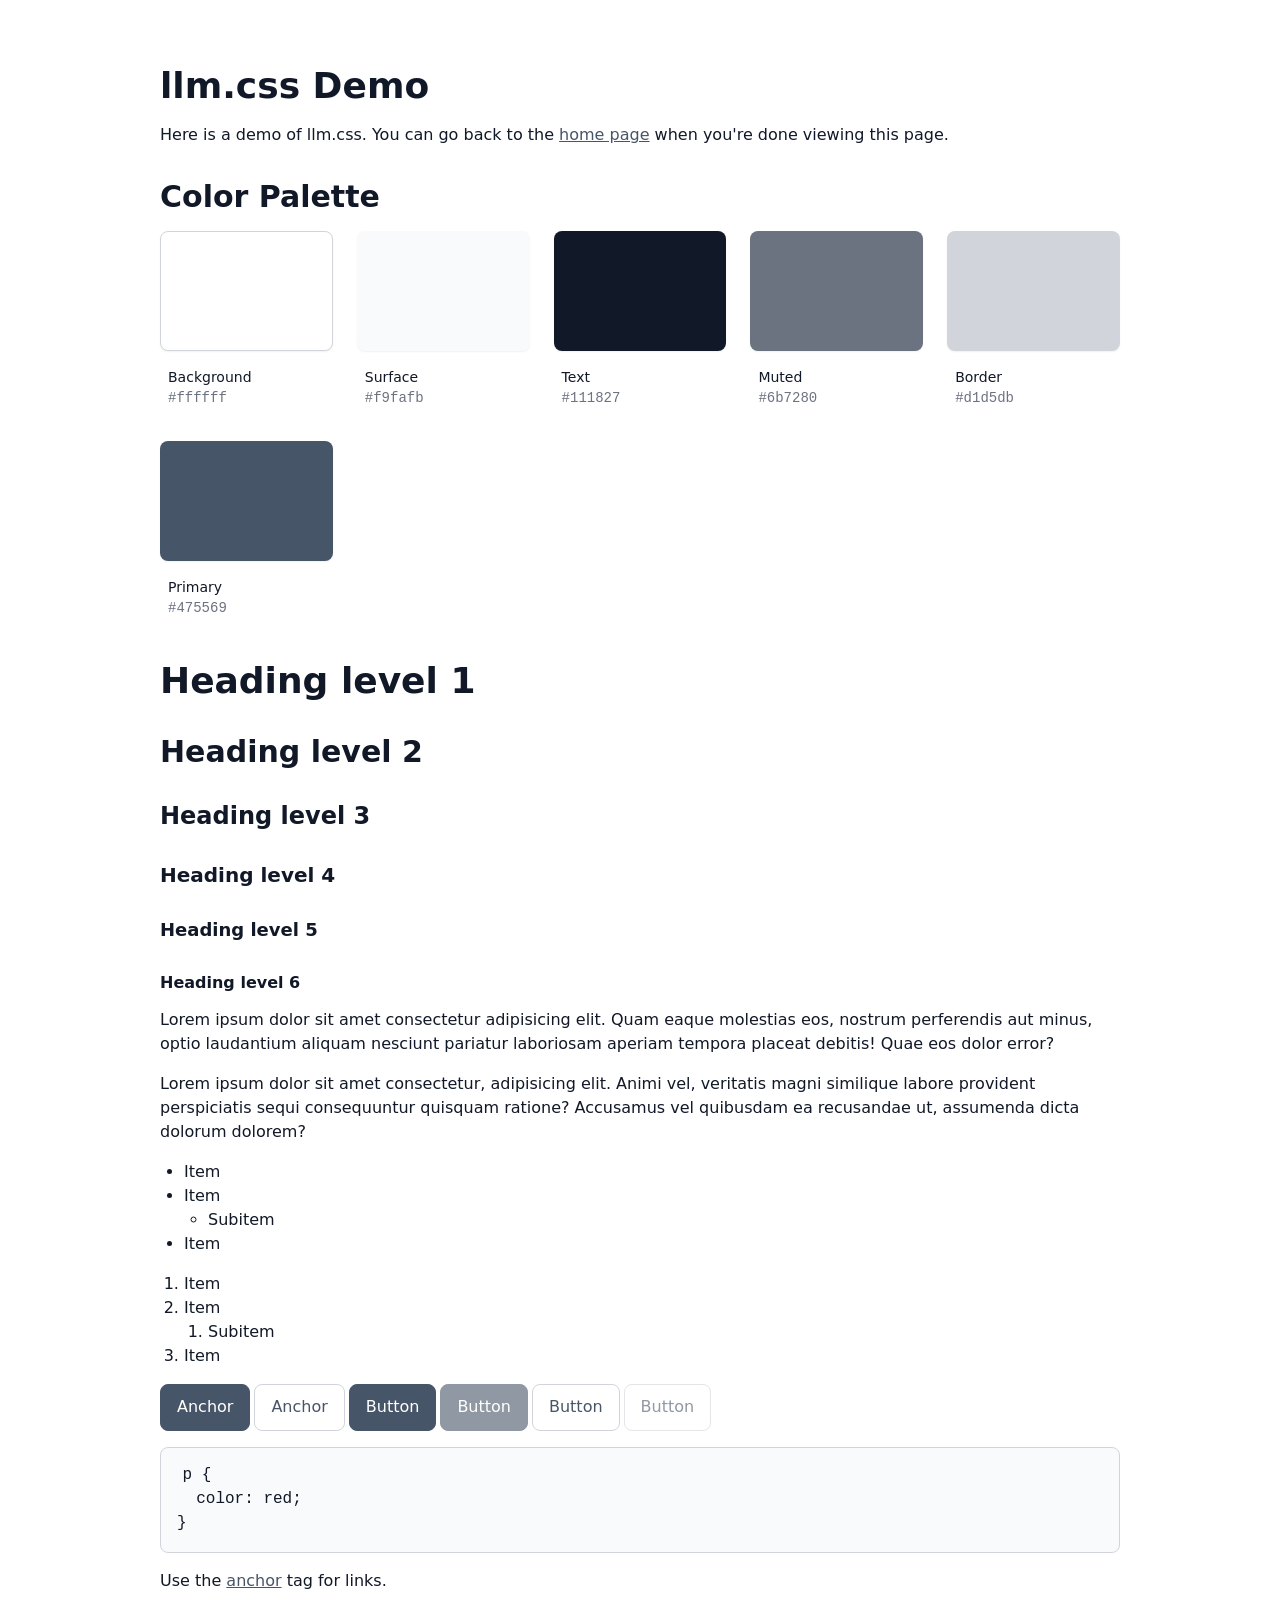
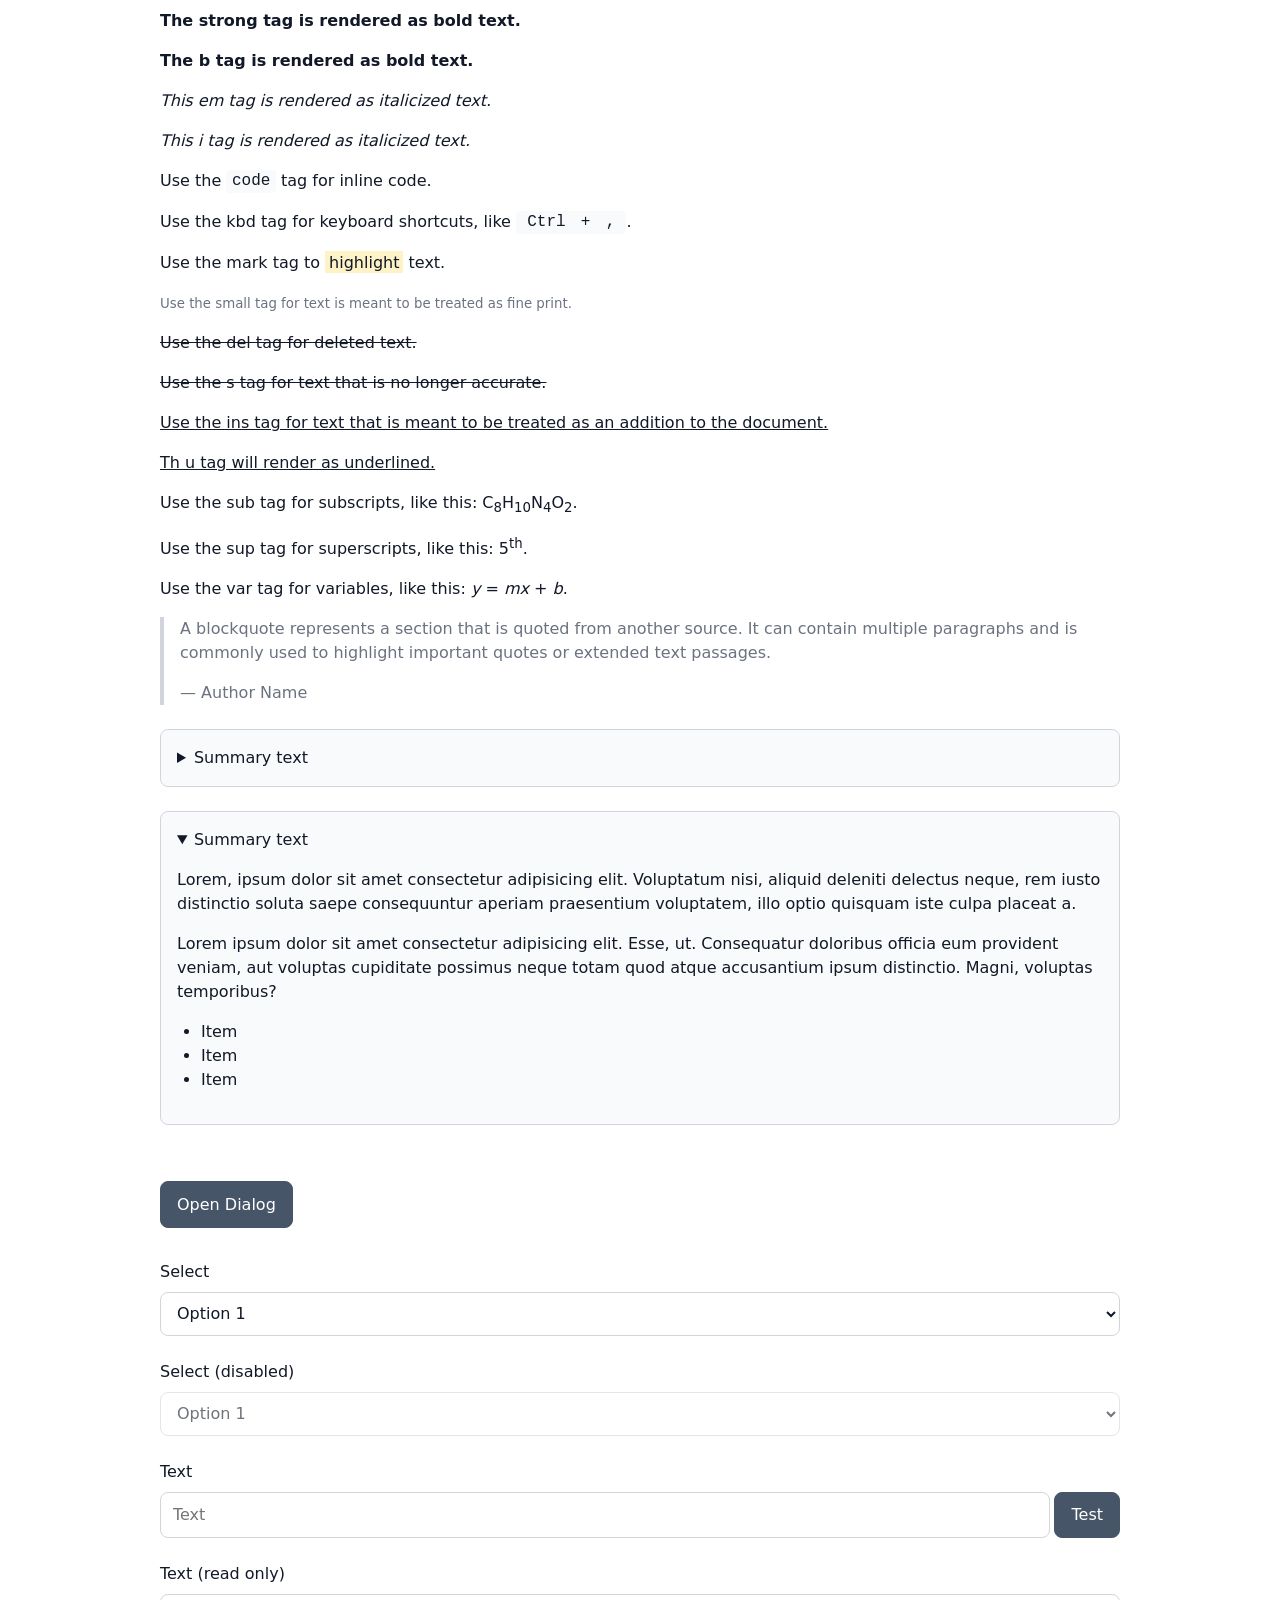
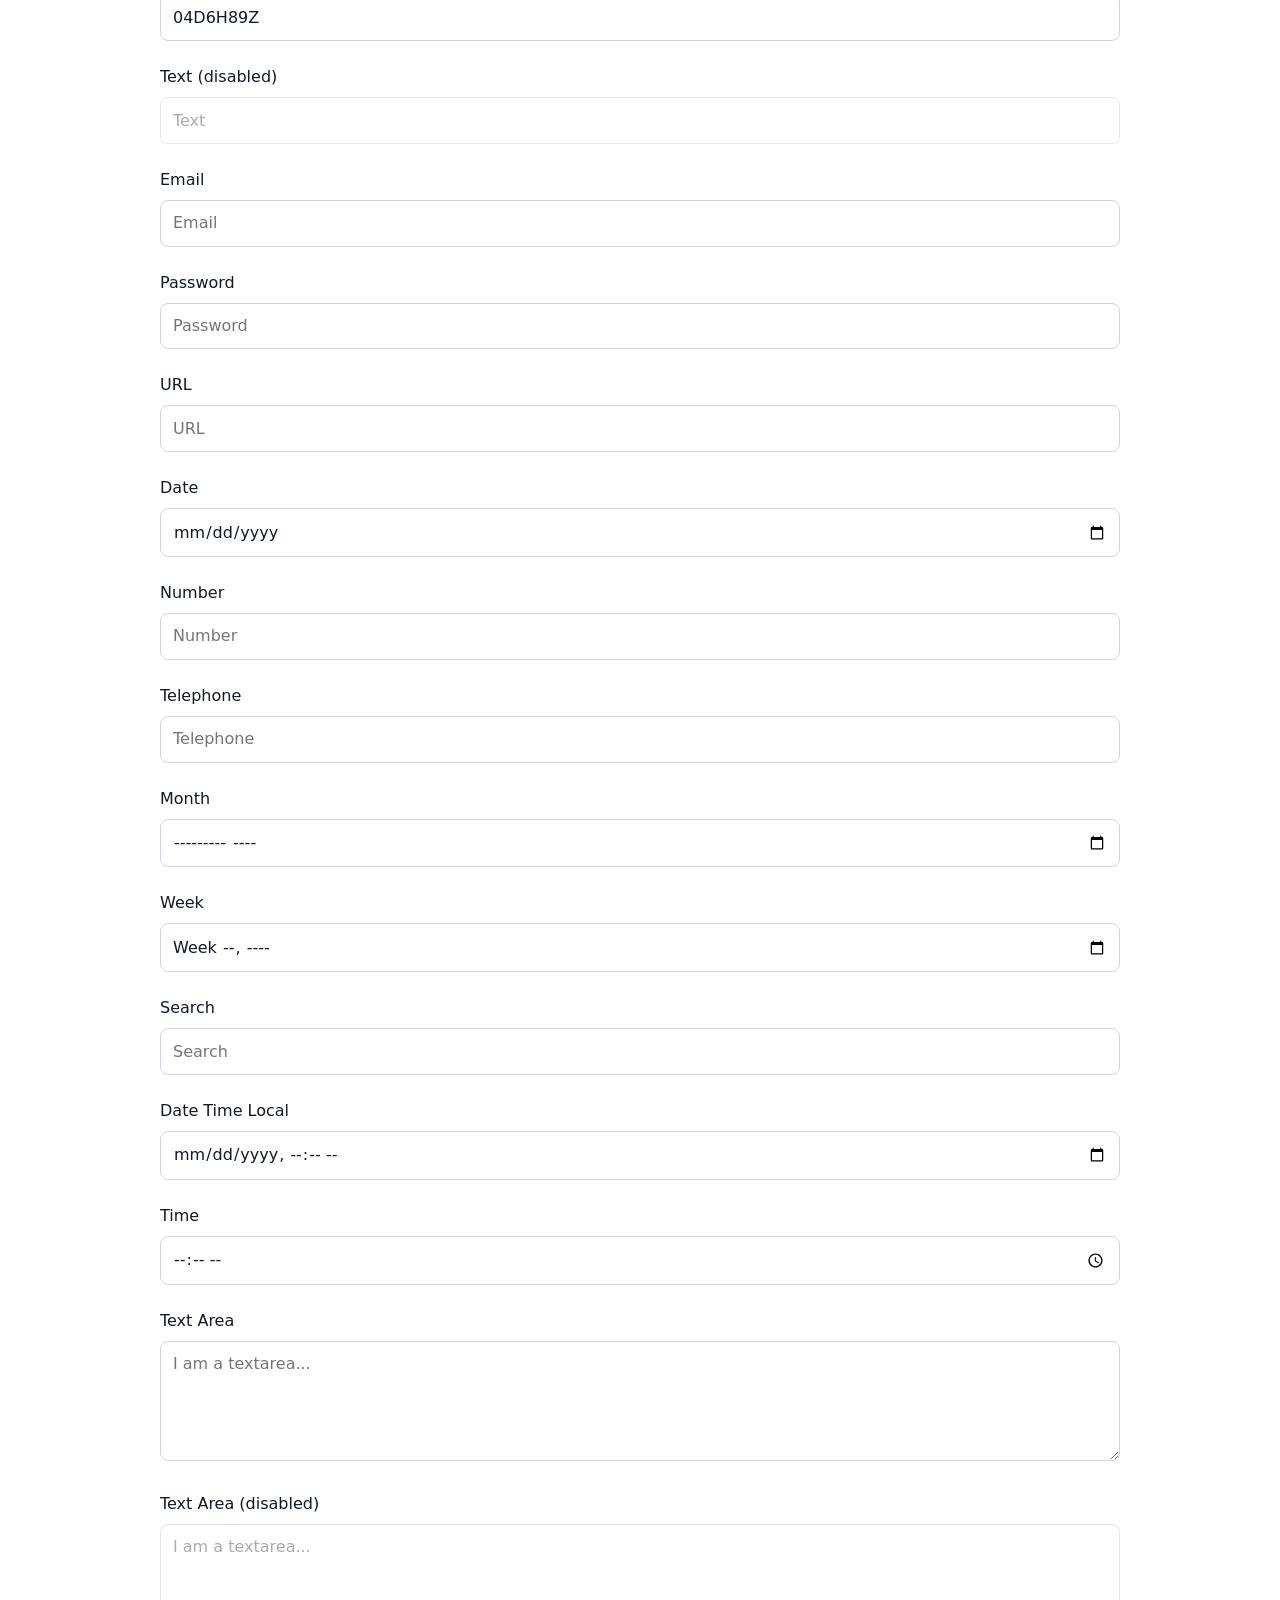
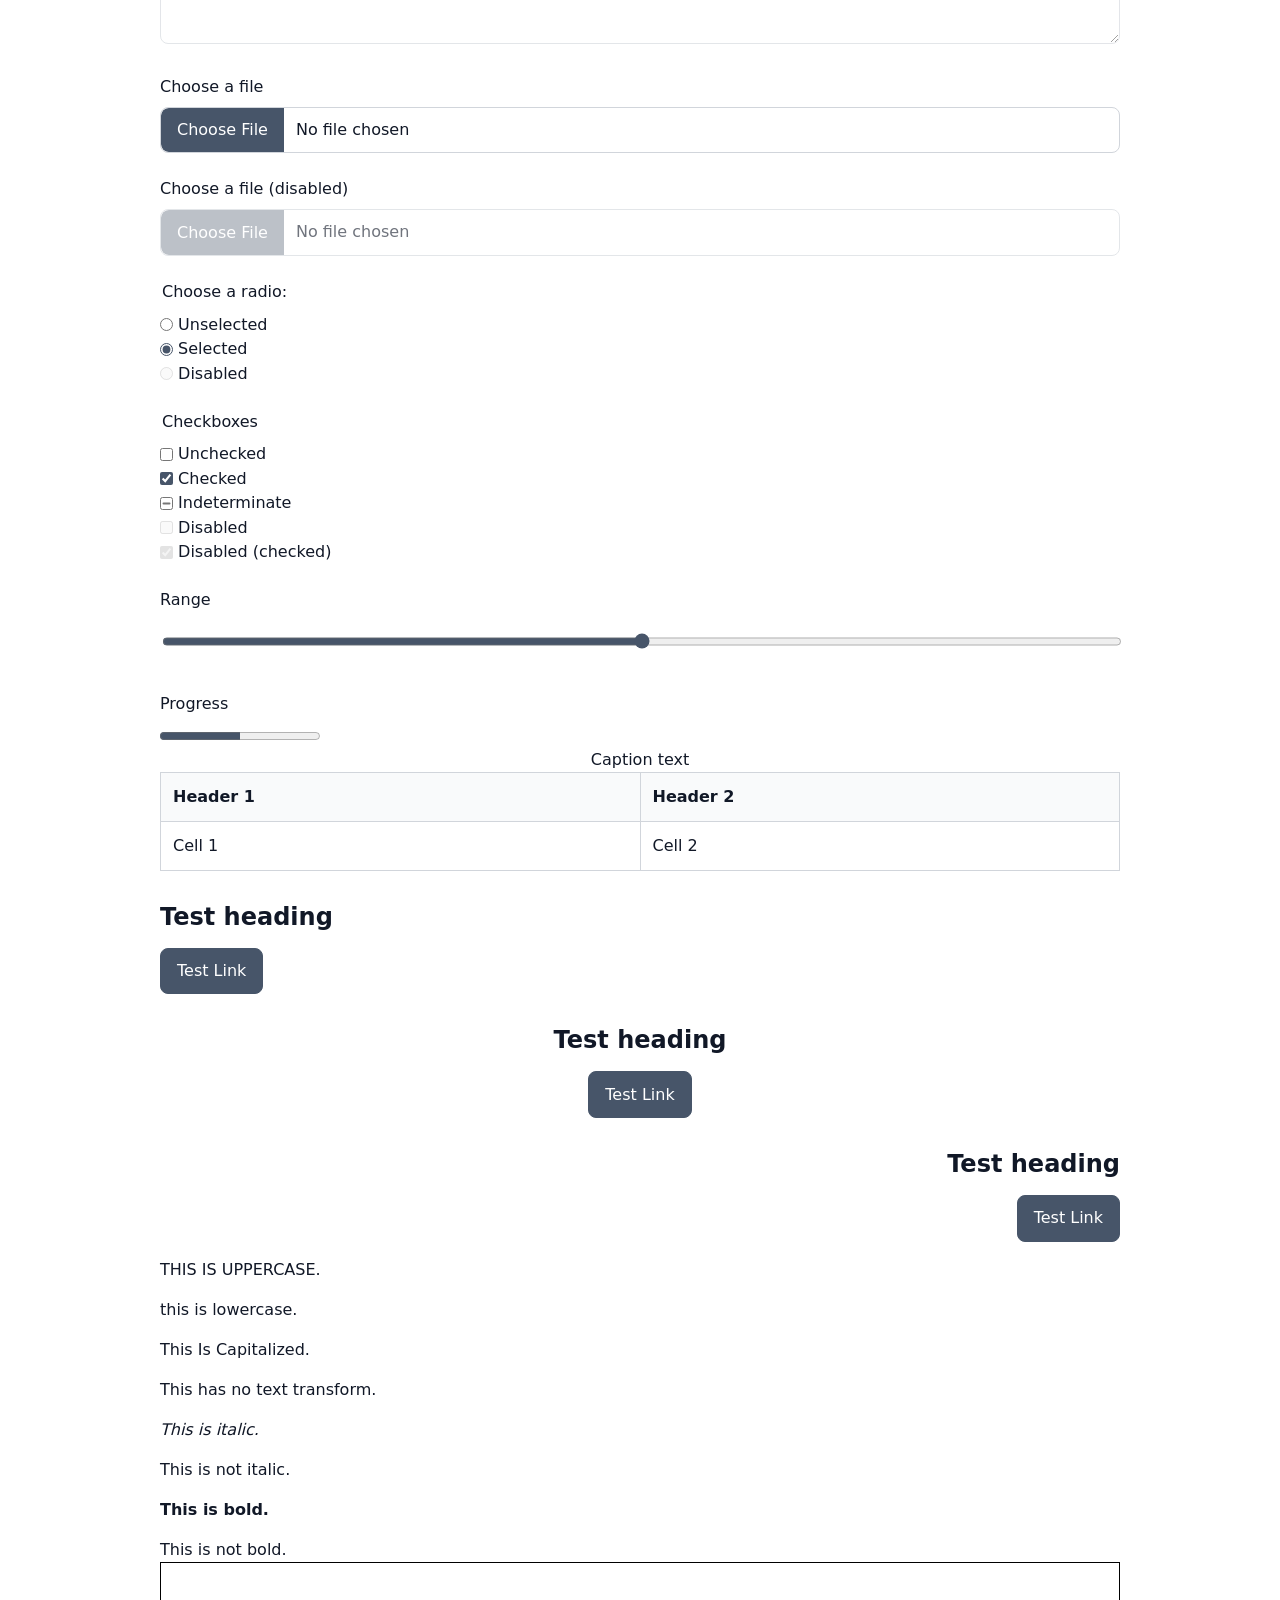
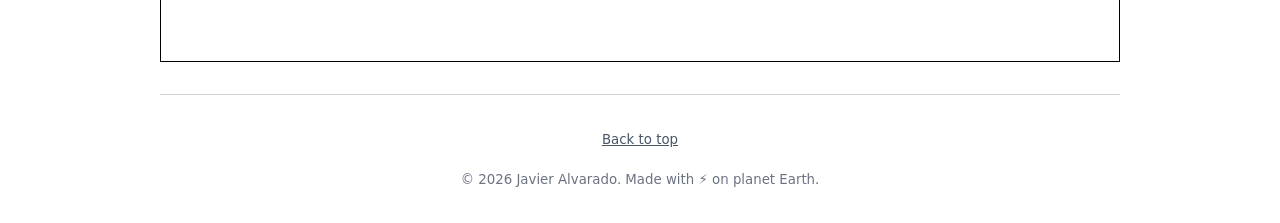
==== commit ed128fc0: "Add more input elements to demo.html" ====
--- a/demo.html
+++ b/demo.html
@@ -196,6 +196,33 @@
       <label for='password'>Password</label>
       <input type='password' name='password' id='password' placeholder='Password'>
 
+      <label for='url'>URL</label>
+      <input type='url' name='url' id='url' placeholder='URL'>
+
+      <label for='date'>Date</label>
+      <input type='date' name='date' id='date'>
+
+      <label for='number'>Number</label>
+      <input type='number' name='number' id='number' placeholder='Number'>
+
+      <label for='tel'>Telephone</label>
+      <input type='tel' name='tel' id='tel' placeholder='Telephone'>
+
+      <label for='month'>Month</label>
+      <input type='month' name='month' id='month' placeholder='Month'>
+
+      <label for='week'>Week</label>
+      <input type='week' name='week' id='week' placeholder='Week'>
+
+      <label for='search'>Search</label>
+      <input type='search' name='search' id='search' placeholder='Search'>
+
+      <label for='datetime-local'>Date Time Local</label>
+      <input type='datetime-local' name='datetime-local' id='datetime-local'>
+
+      <label for='time'>Time</label>
+      <input type='time' name='time' id='time'>
+
       <label for='about'>Text Area</label>
       <textarea name='about' id='about' placeholder='I am a textarea...'></textarea>
 
@@ -290,11 +317,11 @@
     <p class="uppercase">This is uppercase.</p>
     <p class="lowercase">This is lowercase.</p>
     <p class="capitalize">This is capitalized.</p>
-    <p class="nocase">This has no text transform.</p>
+    <p class="normal-case">This has no text transform.</p>
     <p class="italic">This is italic.</p>
     <i class="not-italic">This is not italic.</i>
-    <p class="bold">This is bold.</p>
-    <b class="not-bold">This is not bold.</b>
+    <p class="font-bold">This is bold.</p>
+    <b class="font-normal">This is not bold.</b>
 
     <img style="border: solid 1px black; height: 100px;" width="1920" height="1080" src="[data-uri]" alt="" />
     <hr>
--- a/llm.css
+++ b/llm.css
@@ -2,8 +2,9 @@
 
 /* VARIABLES */
 :root {
-  --font-sans: ui-sans-serif, system-ui, sans-serif;
-  --font-mono: ui-monospace, SFMono-Regular, Menlo, monospace;
+  --font-sans: ui-sans-serif, system-ui, sans-serif, "Apple Color Emoji", "Segoe UI Emoji", "Segoe UI Symbol", "Noto Color Emoji";
+  --font-serif: ui-serif, Georgia, Cambria, "Times New Roman", Times, serif;
+  --font-mono: ui-monospace, SFMono-Regular, Menlo, Monaco, Consolas, "Liberation Mono", "Courier New", monospace;
   --leading-tight: 1.2;
   --leading-normal: 1.5;
 
@@ -21,18 +22,35 @@
   --space-6: 1.5rem;
   --space-8: 2rem;
 
-  --color-bg: #ffffff;
-  --color-surface: #f9fafb;
-  --color-text: #111827;
-  --color-muted: #6b7280;
-  --color-border: #d1d5db;
-  --color-primary: #475569;
-  --color-accent: #475569;
+  --white: #ffffff;
+  --gray-50: #f9fafb;
+  --gray-300: #d1d5db;
+  --gray-500: #6b7280;
+  --gray-900: #111827;
+  --slate-600: #475569;
+
+  --color-bg: var(--white);
+  --color-surface: var(--gray-50);
+  --color-text: var(--gray-900);
+  --color-muted: var(--gray-500);
+  --color-border: var(--gray-300);
+  --color-primary: var(--slate-600);
+  --color-accent: var(--slate-600);
 
   --border: 1px;
   --container: 960px;
   --radius: 0.5rem;
   --shadow-sm: 0 1px 2px rgba(0, 0, 0, 0.06);
+
+  --font-thin: 100;
+  --font-extralight: 200;
+  --font-light: 300;
+  --font-normal: 400;
+  --font-medium: 500;
+  --font-semibold: 600;
+  --font-bold: 700;
+  --font-extrabold: 800;
+  --font-black: 900;
 }
 
 /* ELEMENTS */
@@ -325,15 +343,20 @@
 .uppercase { text-transform: uppercase !important; }
 .lowercase { text-transform: lowercase !important; }
 .capitalize { text-transform: capitalize !important; }
-.nocase { text-transform: none !important; }
+.normal-case { text-transform: none !important; }
 
 .italic { font-style: italic !important; }
 .not-italic { font-style: normal !important; }
 
-.bold { font-weight: bold !important; }
-.bolder { font-weight: bolder !important; }
-.lighter { font-weight: lighter !important; }
-.not-bold { font-weight: normal !important; }
+.font-thin { font-weight: var(--font-thin) !important; }
+.font-extralight { font-weight: var(--font-extralight) !important; }
+.font-light { font-weight: var(--font-light) !important; }
+.font-normal { font-weight: var(--font-normal) !important; }
+.font-medium { font-weight: var(--font-medium) !important; }
+.font-semibold { font-weight: var(--font-semibold) !important; }
+.font-bold { font-weight: var(--font-bold) !important; }
+.font-extrabold { font-weight: var(--font-extrabold) !important; }
+.font-black { font-weight: var(--font-black) !important; }
 
 .text-center { text-align: center !important; }
 .text-start { text-align: start !important; }
--- a/color-palette.css
+++ b/color-palette.css
@@ -35,3 +35,25 @@
   font-family: var(--font-mono);
   font-size: var(--text-sm);
 }
+
+@media (prefers-color-scheme: dark) {
+  :root {
+    --color-bg: #111827;
+    --color-surface: #1f2937;
+    --color-text: #f3f4f6;
+    --color-muted: #9ca3af;
+    --color-border: #374151;
+  }
+
+  a {
+    color: var(--color-muted);
+  }
+
+  .button-outline, button.button-outline {
+    color: var(--color-muted);
+  }
+
+  mark {
+    background: #374151;
+  }
+}
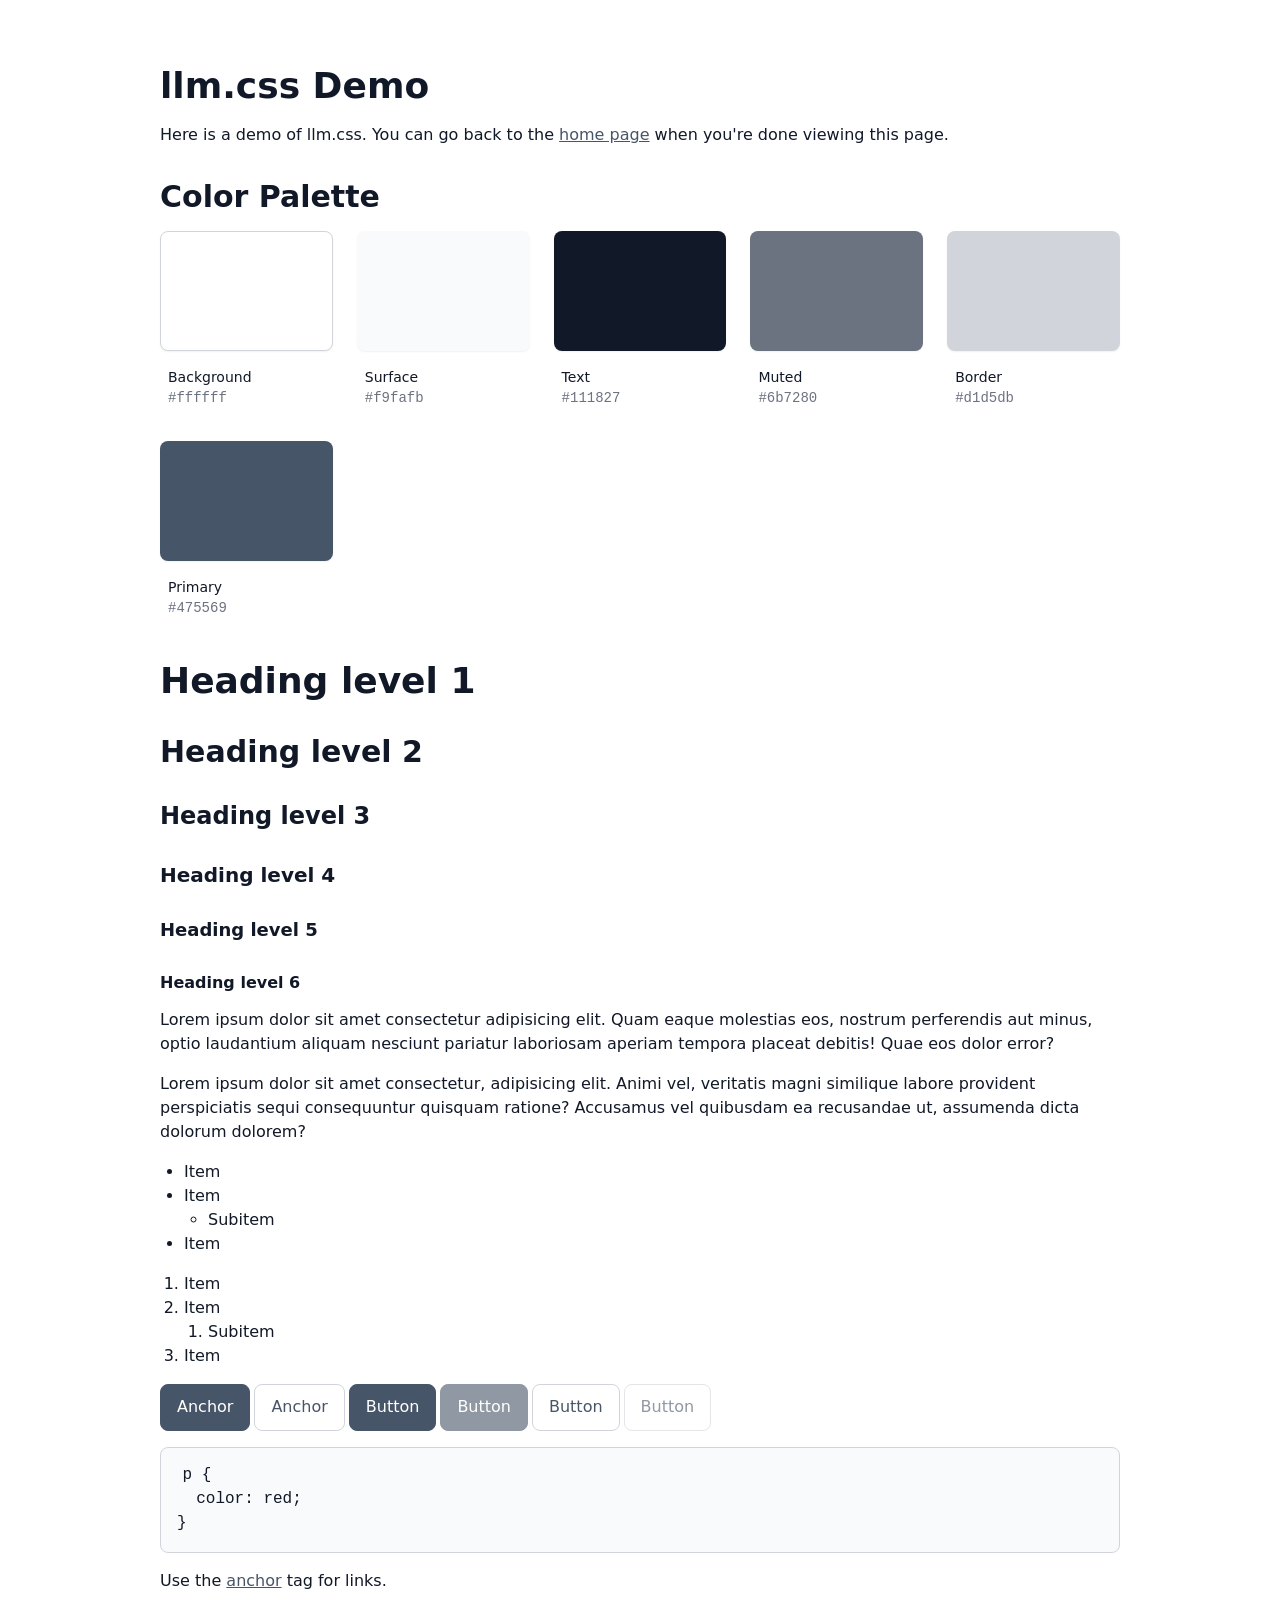
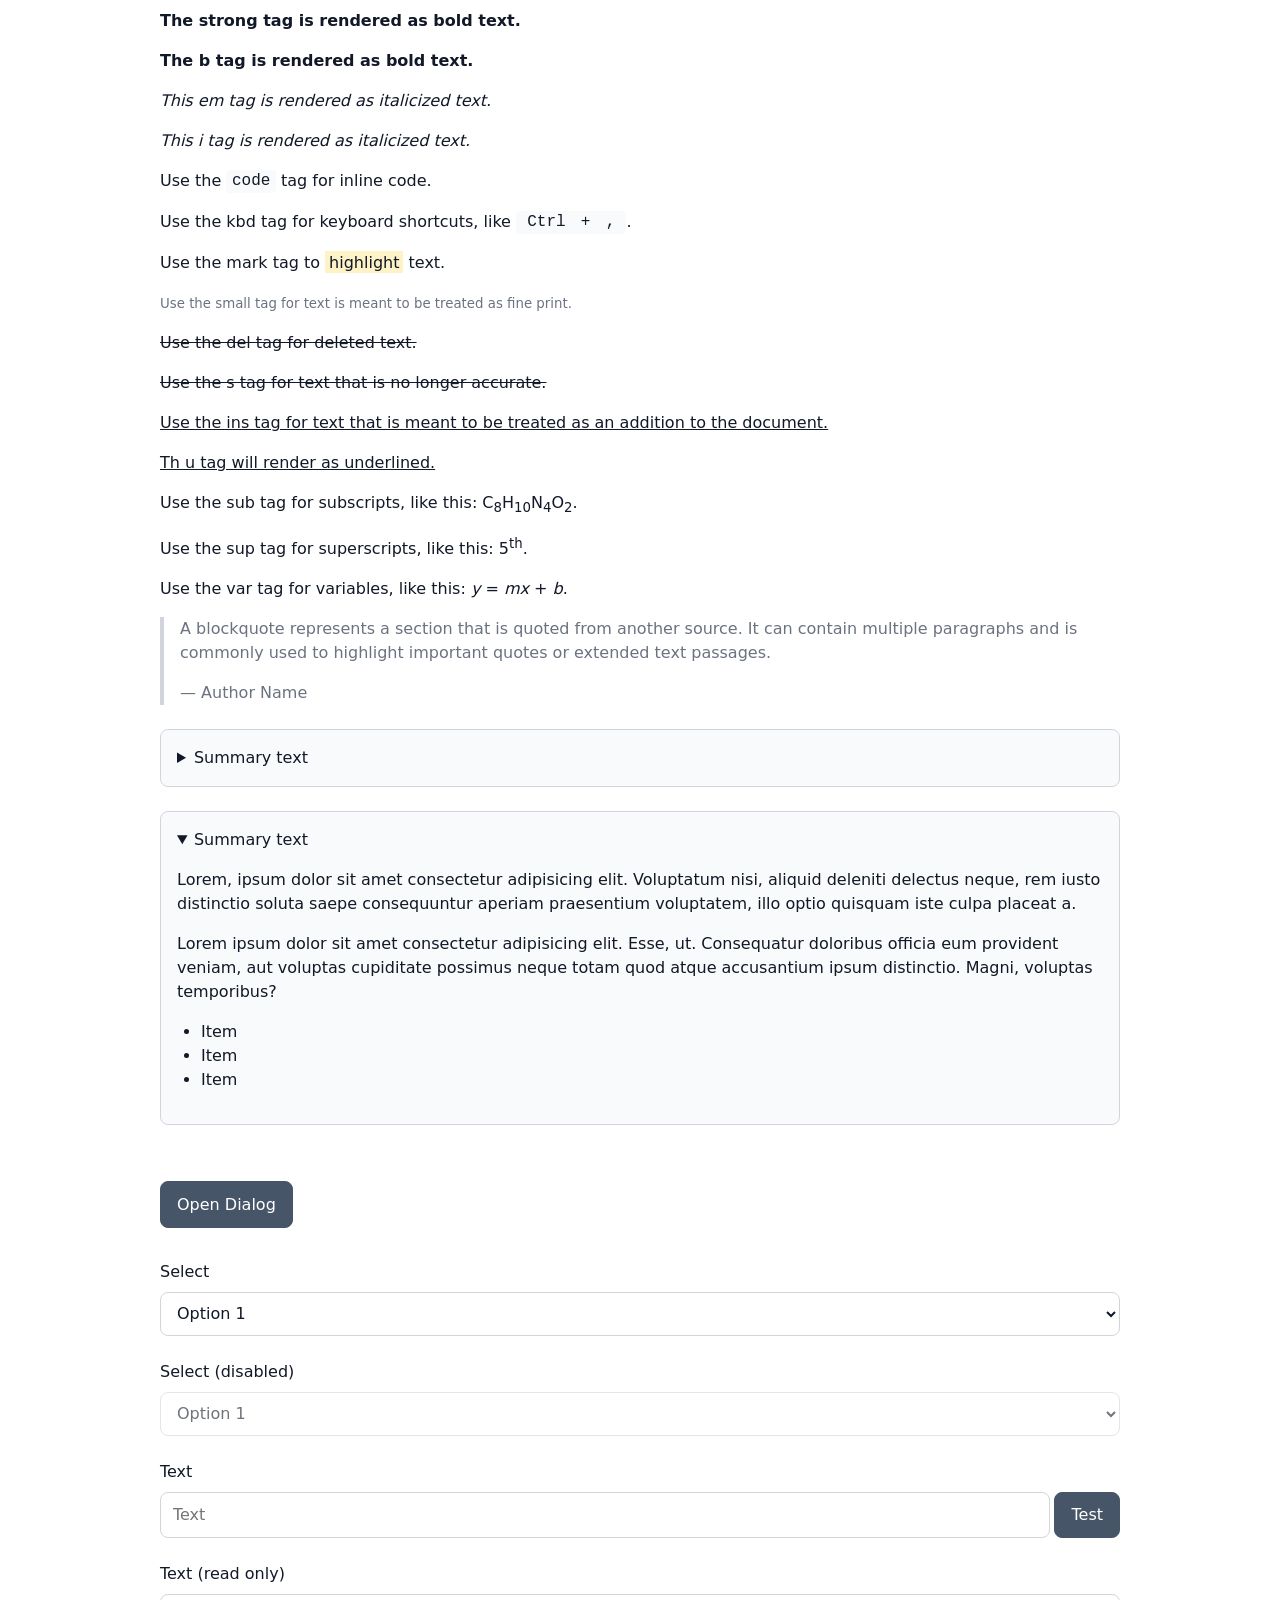
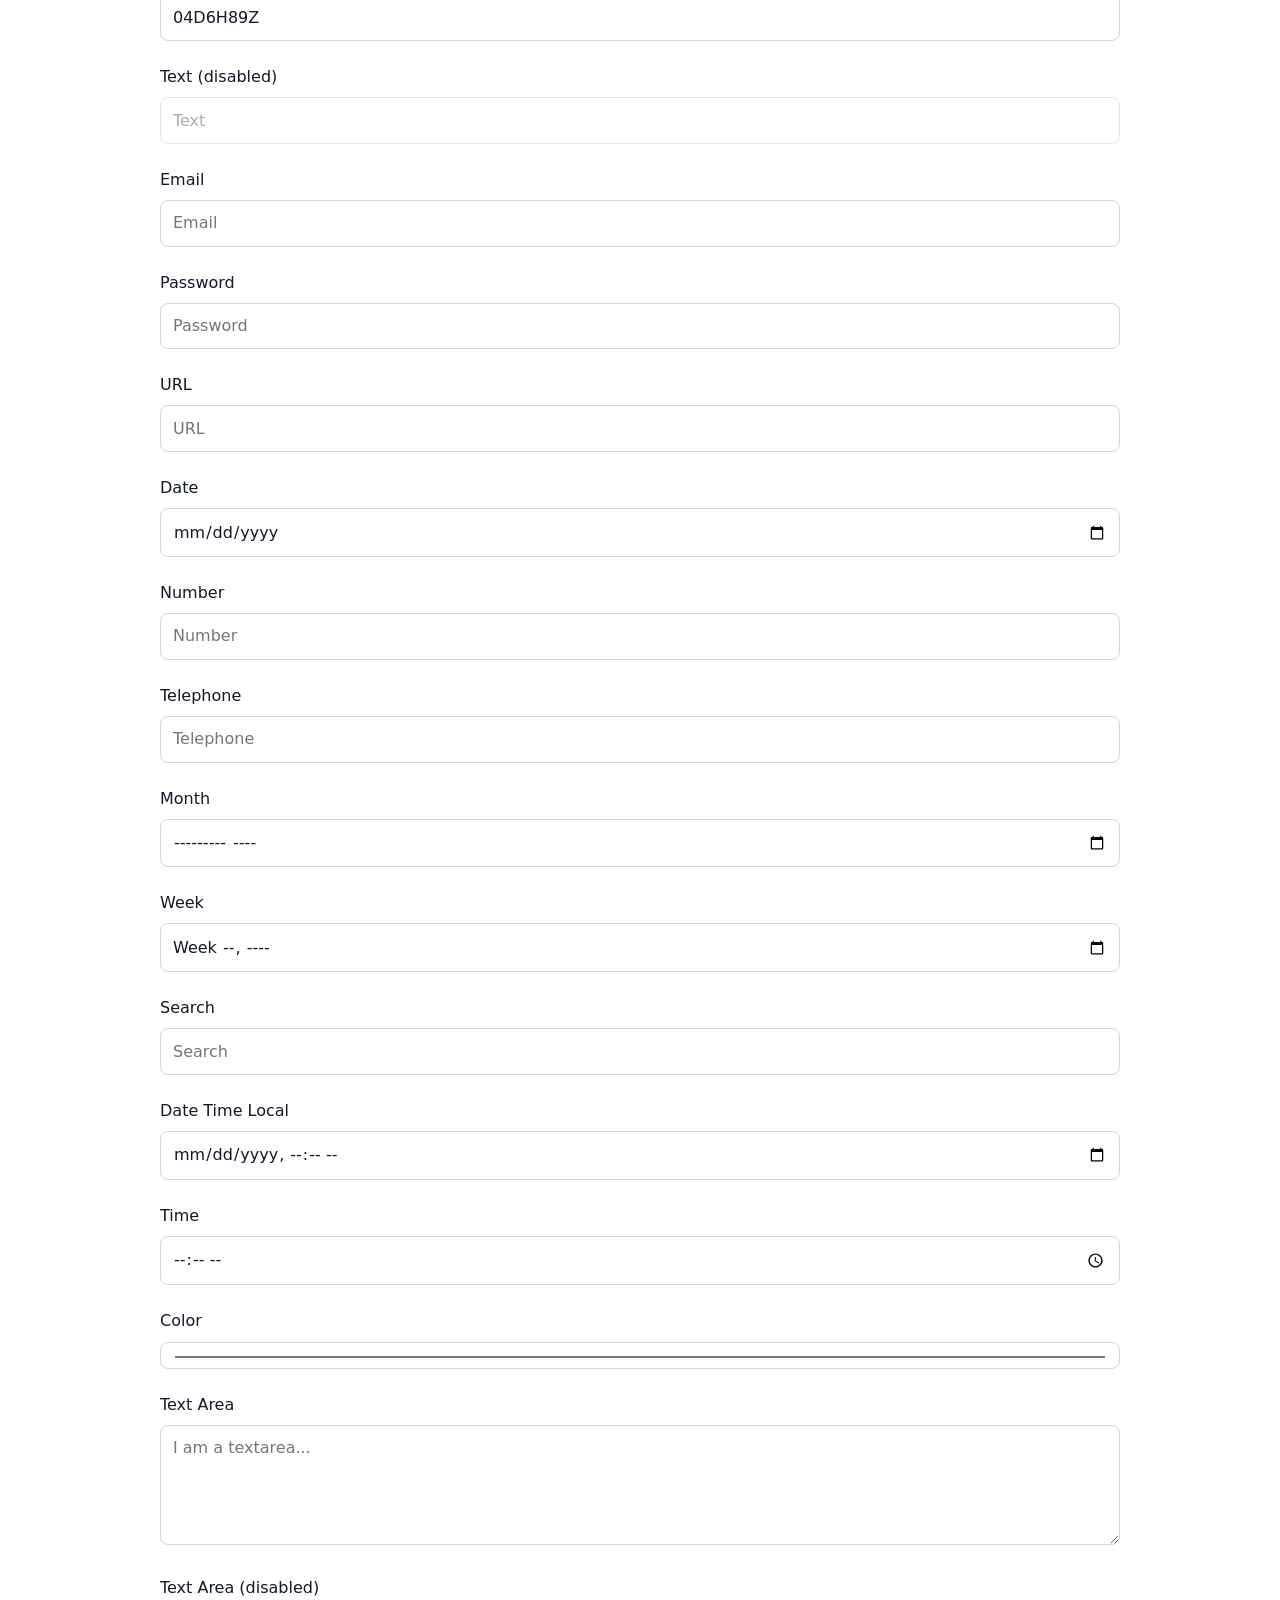
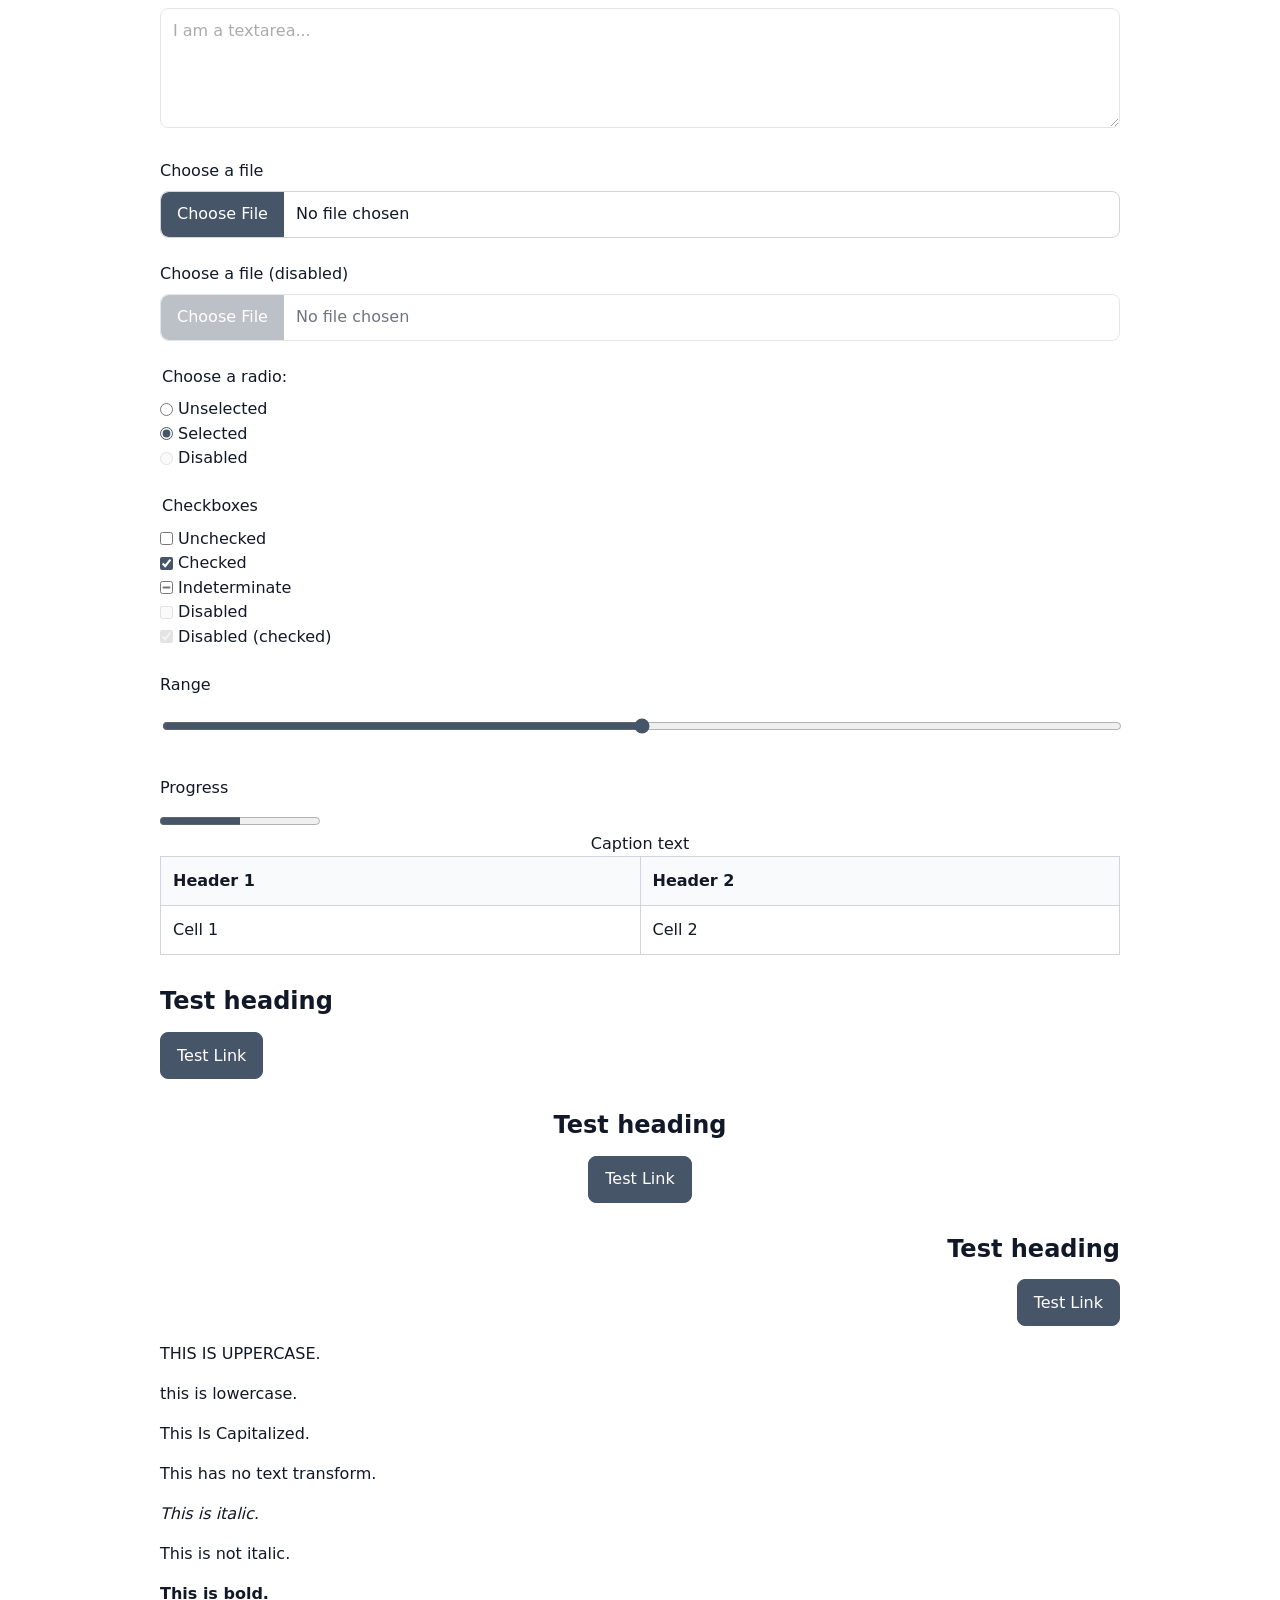
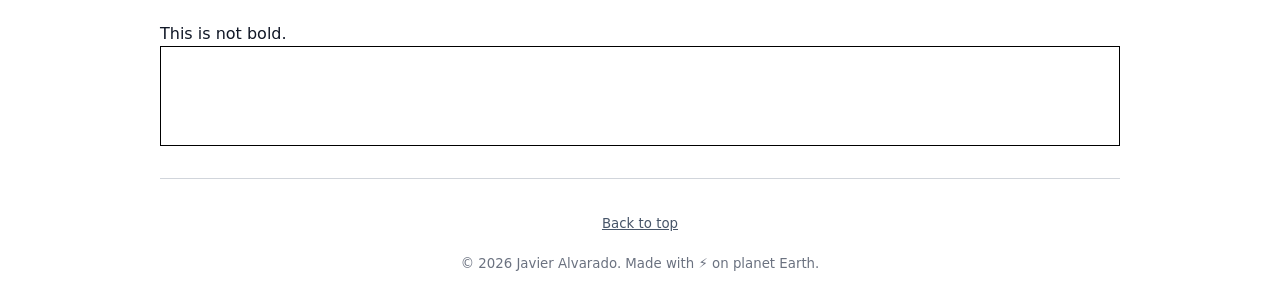
==== commit ecb46b85: "Add color input to demo.html" ====
--- a/demo.html
+++ b/demo.html
@@ -223,6 +223,9 @@
       <label for='time'>Time</label>
       <input type='time' name='time' id='time'>
 
+      <label for='color'>Color</label>
+      <input type='color' name='color' id='color'>
+
       <label for='about'>Text Area</label>
       <textarea name='about' id='about' placeholder='I am a textarea...'></textarea>
 
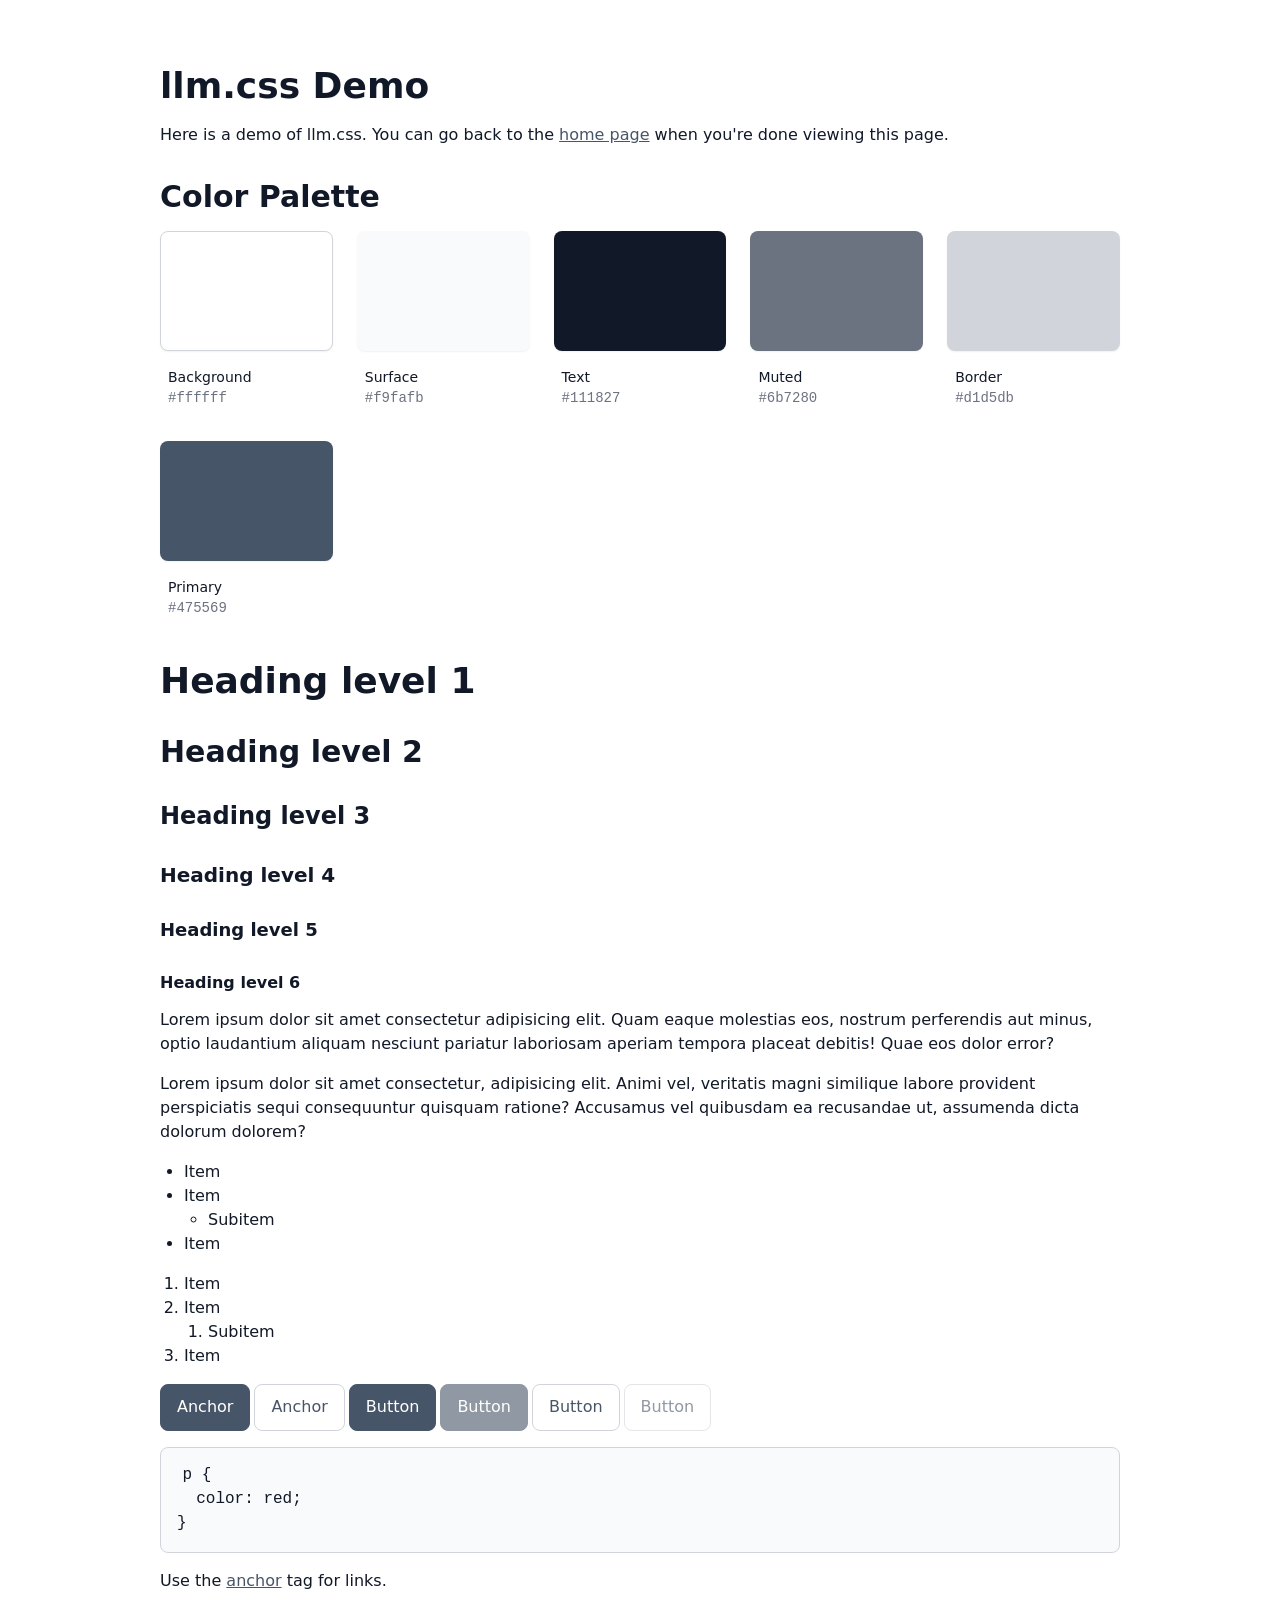
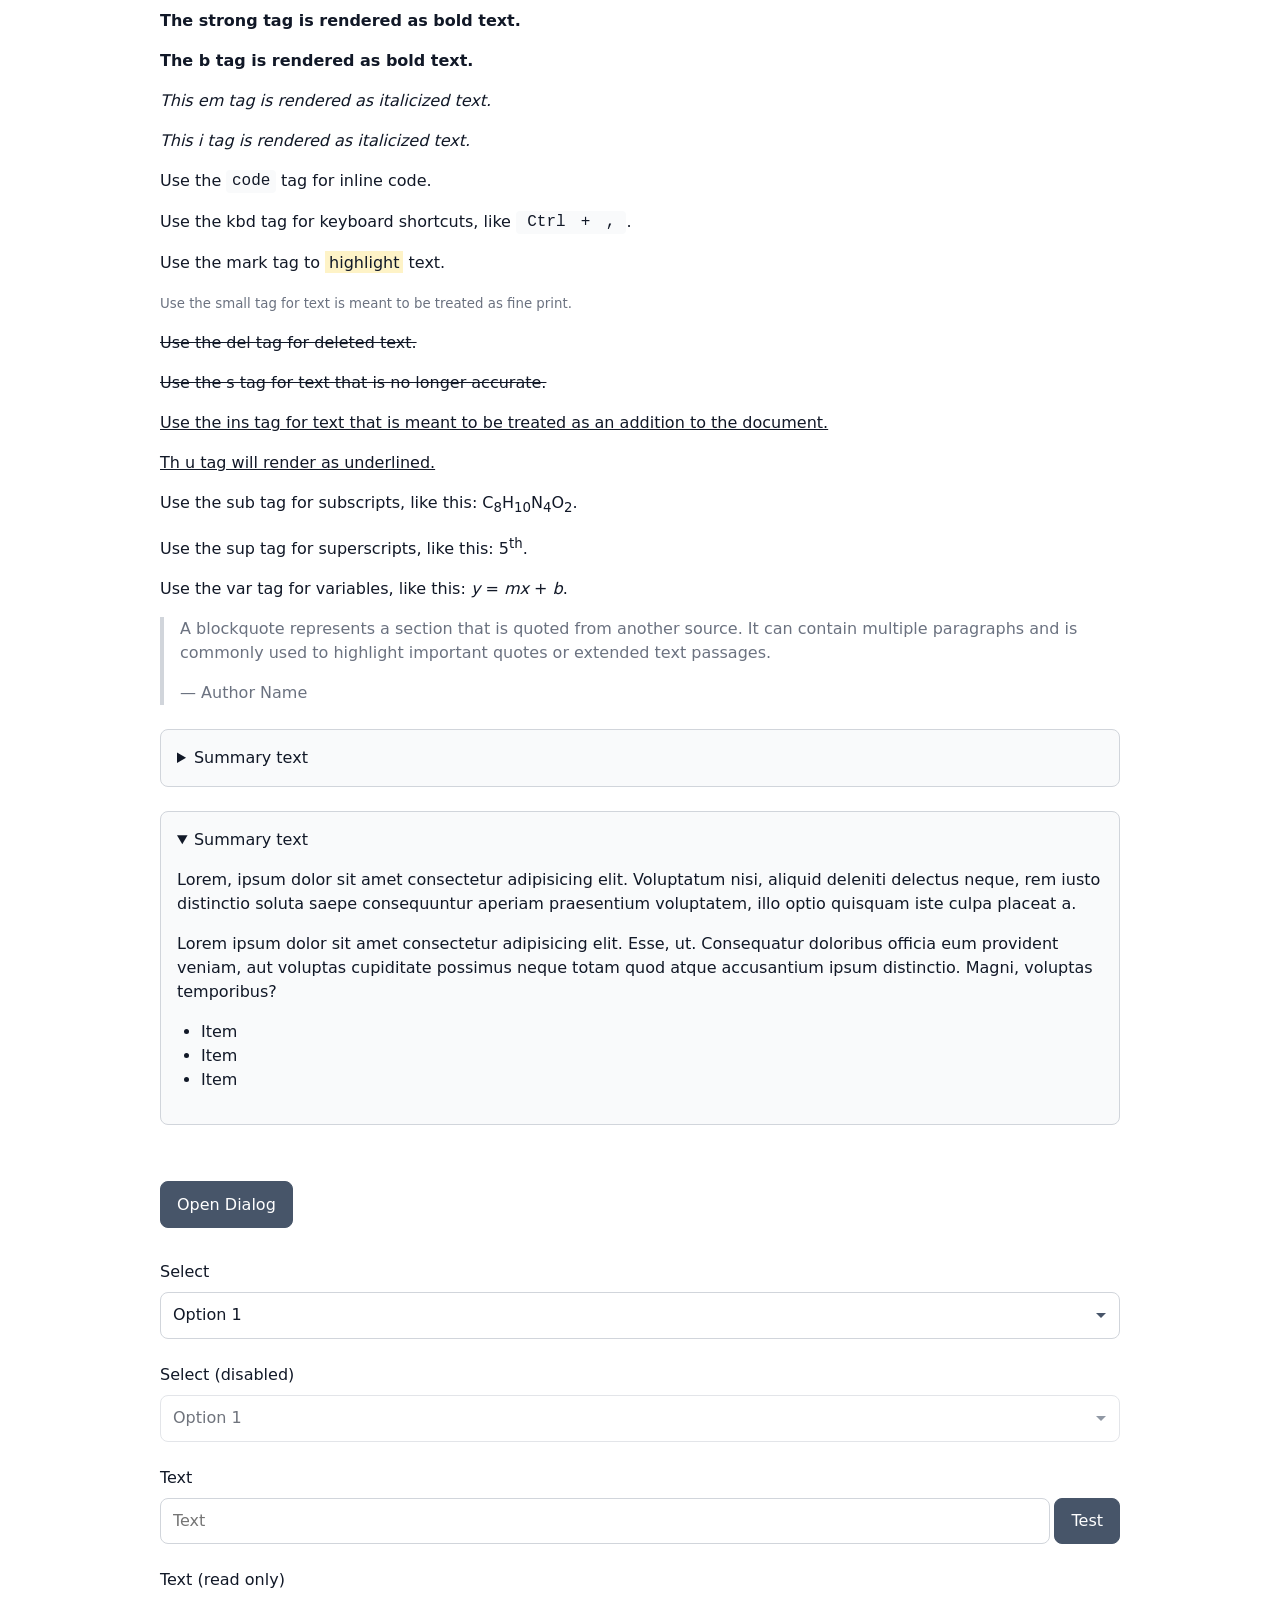
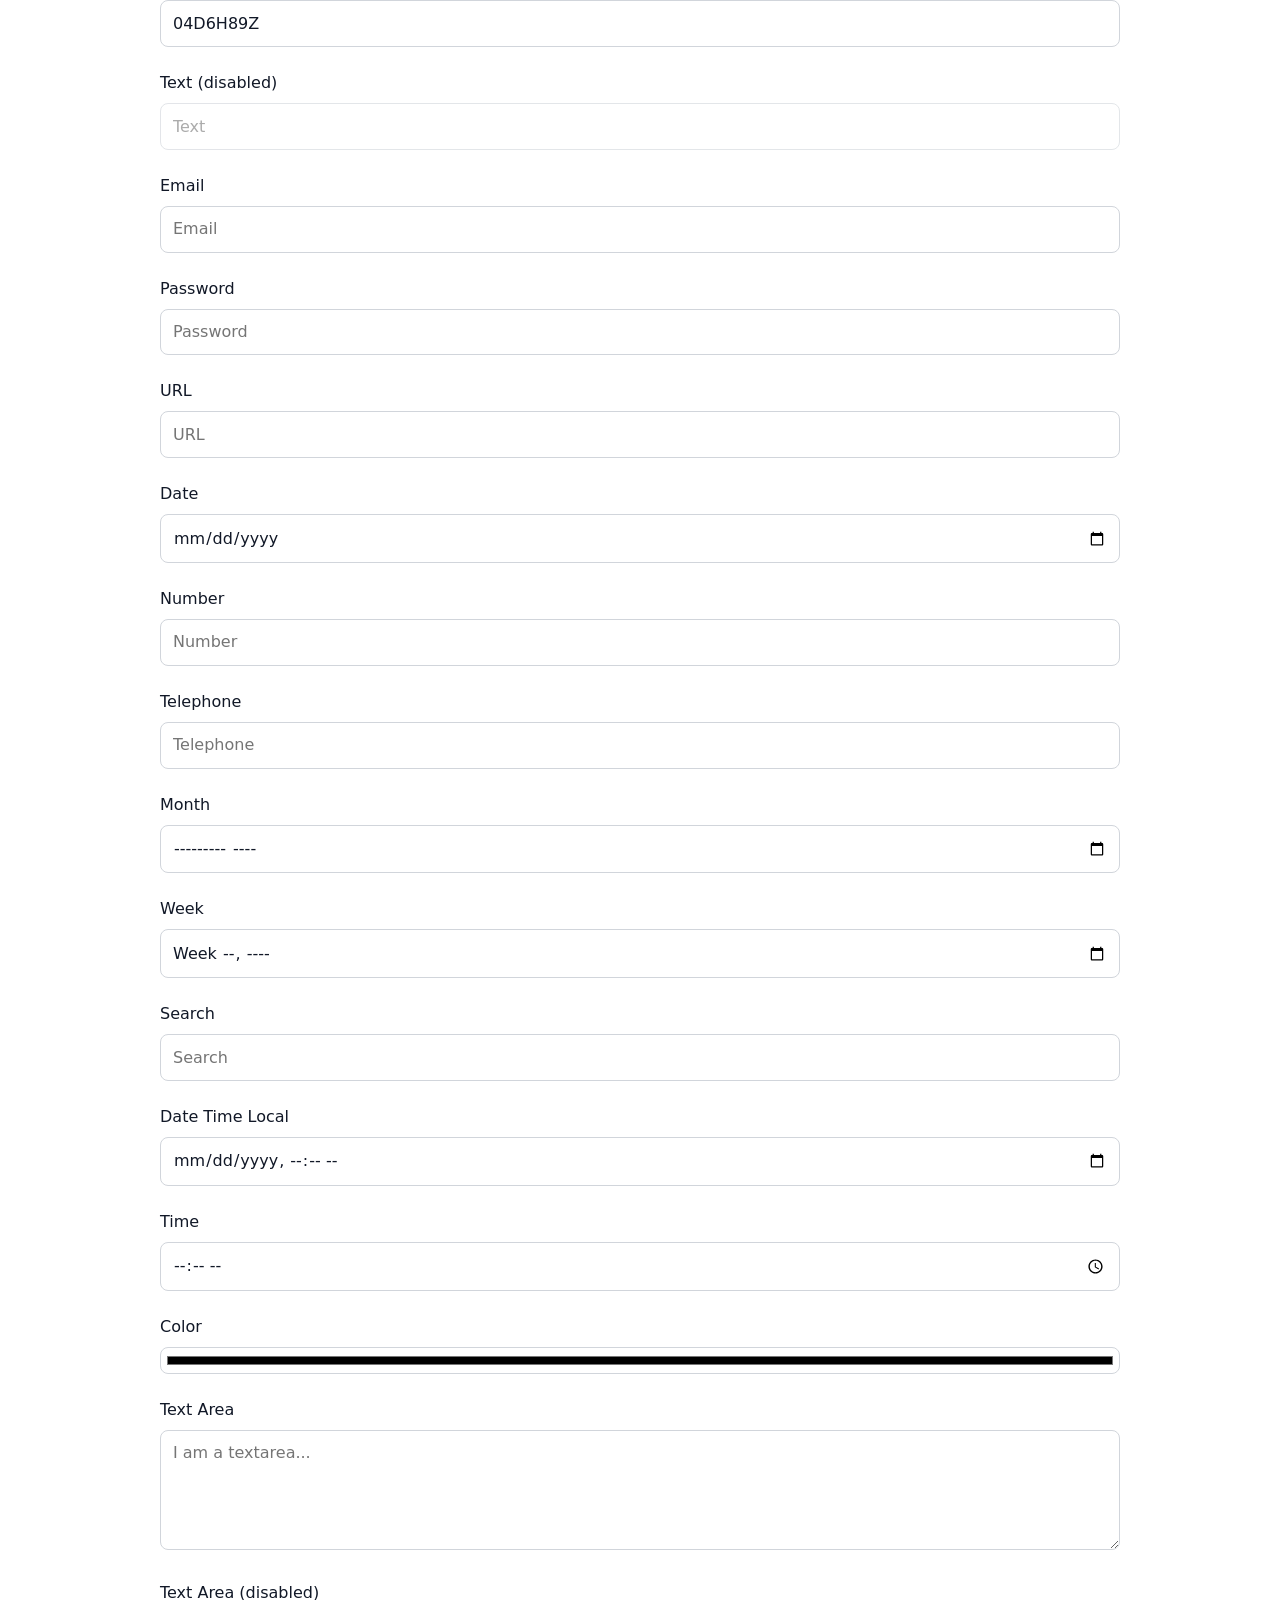
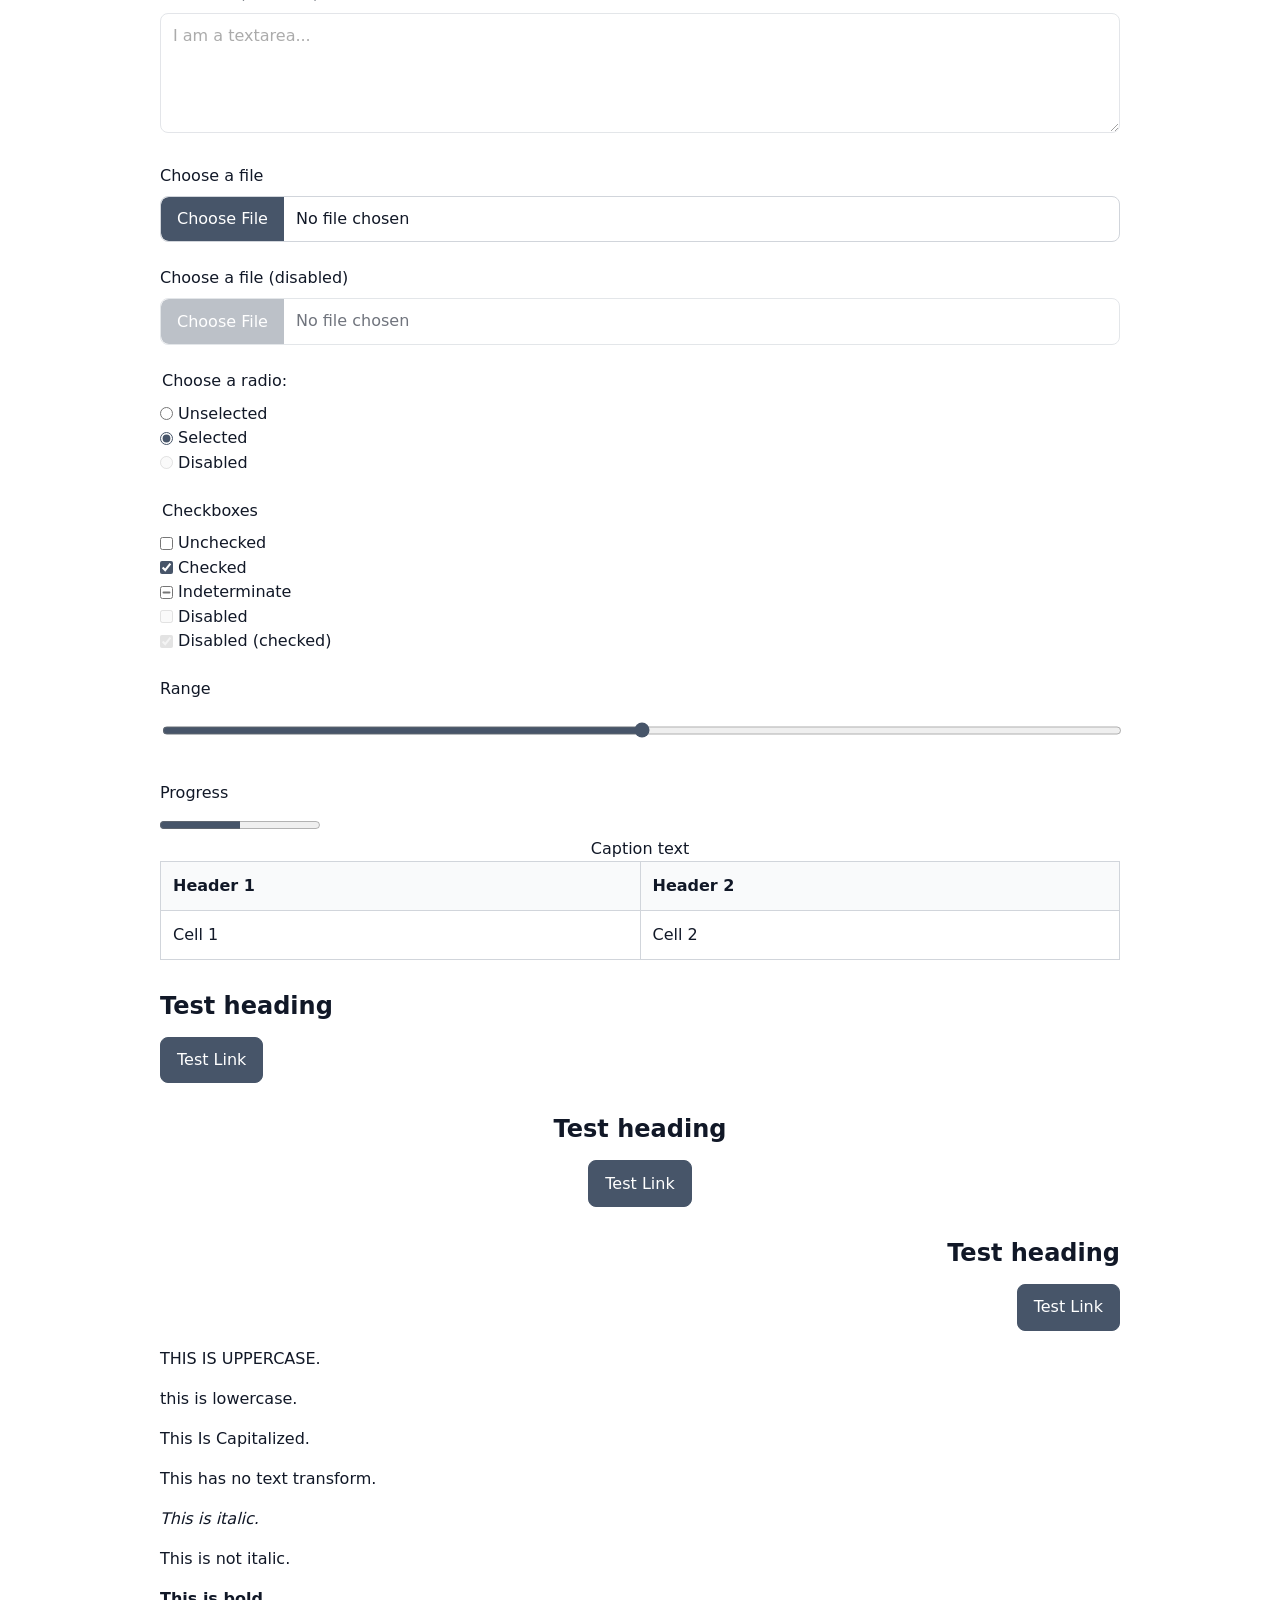
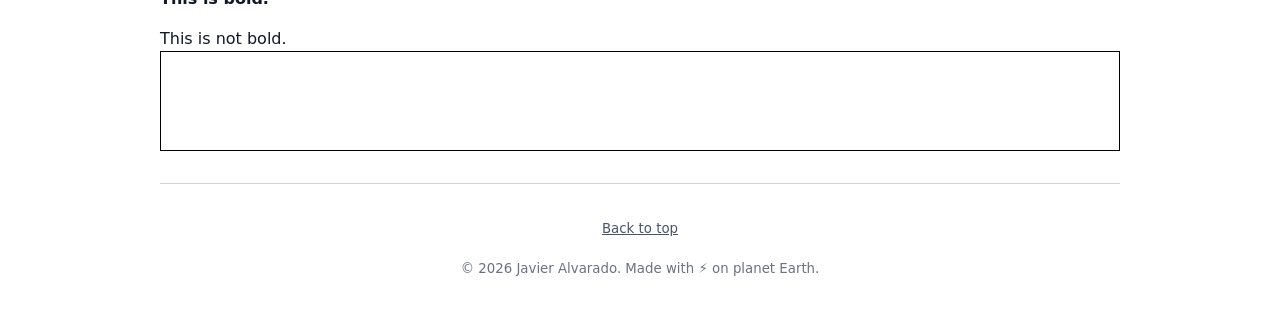
==== commit 9e201204: "Fix color input styles in Chrome and Safari in llm.css" ====
--- a/demo.html
+++ b/demo.html
@@ -224,7 +224,7 @@
       <input type='time' name='time' id='time'>
 
       <label for='color'>Color</label>
-      <input type='color' name='color' id='color'>
+      <input type='color' name='color' id='color' value='#000000'>
 
       <label for='about'>Text Area</label>
       <textarea name='about' id='about' placeholder='I am a textarea...'></textarea>
--- a/llm.css
+++ b/llm.css
@@ -208,6 +208,14 @@
   width: 100%;
 }
 
+select {
+  appearance: none;
+  background-image: url("data:image/svg+xml,%3Csvg xmlns='http://www.w3.org/2000/svg' width='12' height='12' viewBox='0 0 12 12'%3E%3Cpath fill='%23475569' d='M1 4l5 5 5-5'/%3E%3C/svg%3E");
+  background-repeat: no-repeat;
+  background-position: right 0.75rem center;
+  background-size: 12px;
+}
+
 input[type="checkbox"] + label, input[type="radio"] + label {
   display: inline;
   font-weight: normal;
@@ -222,6 +230,12 @@
 
 input[type="checkbox"], input[type="radio"], input[type="range"], progress {
   accent-color: var(--color-accent);
+}
+
+input[type="color"] {
+  cursor: pointer;
+  /* height: 2.5rem; */
+  padding: 0.25rem;
 }
 
 input[type="file"] {
